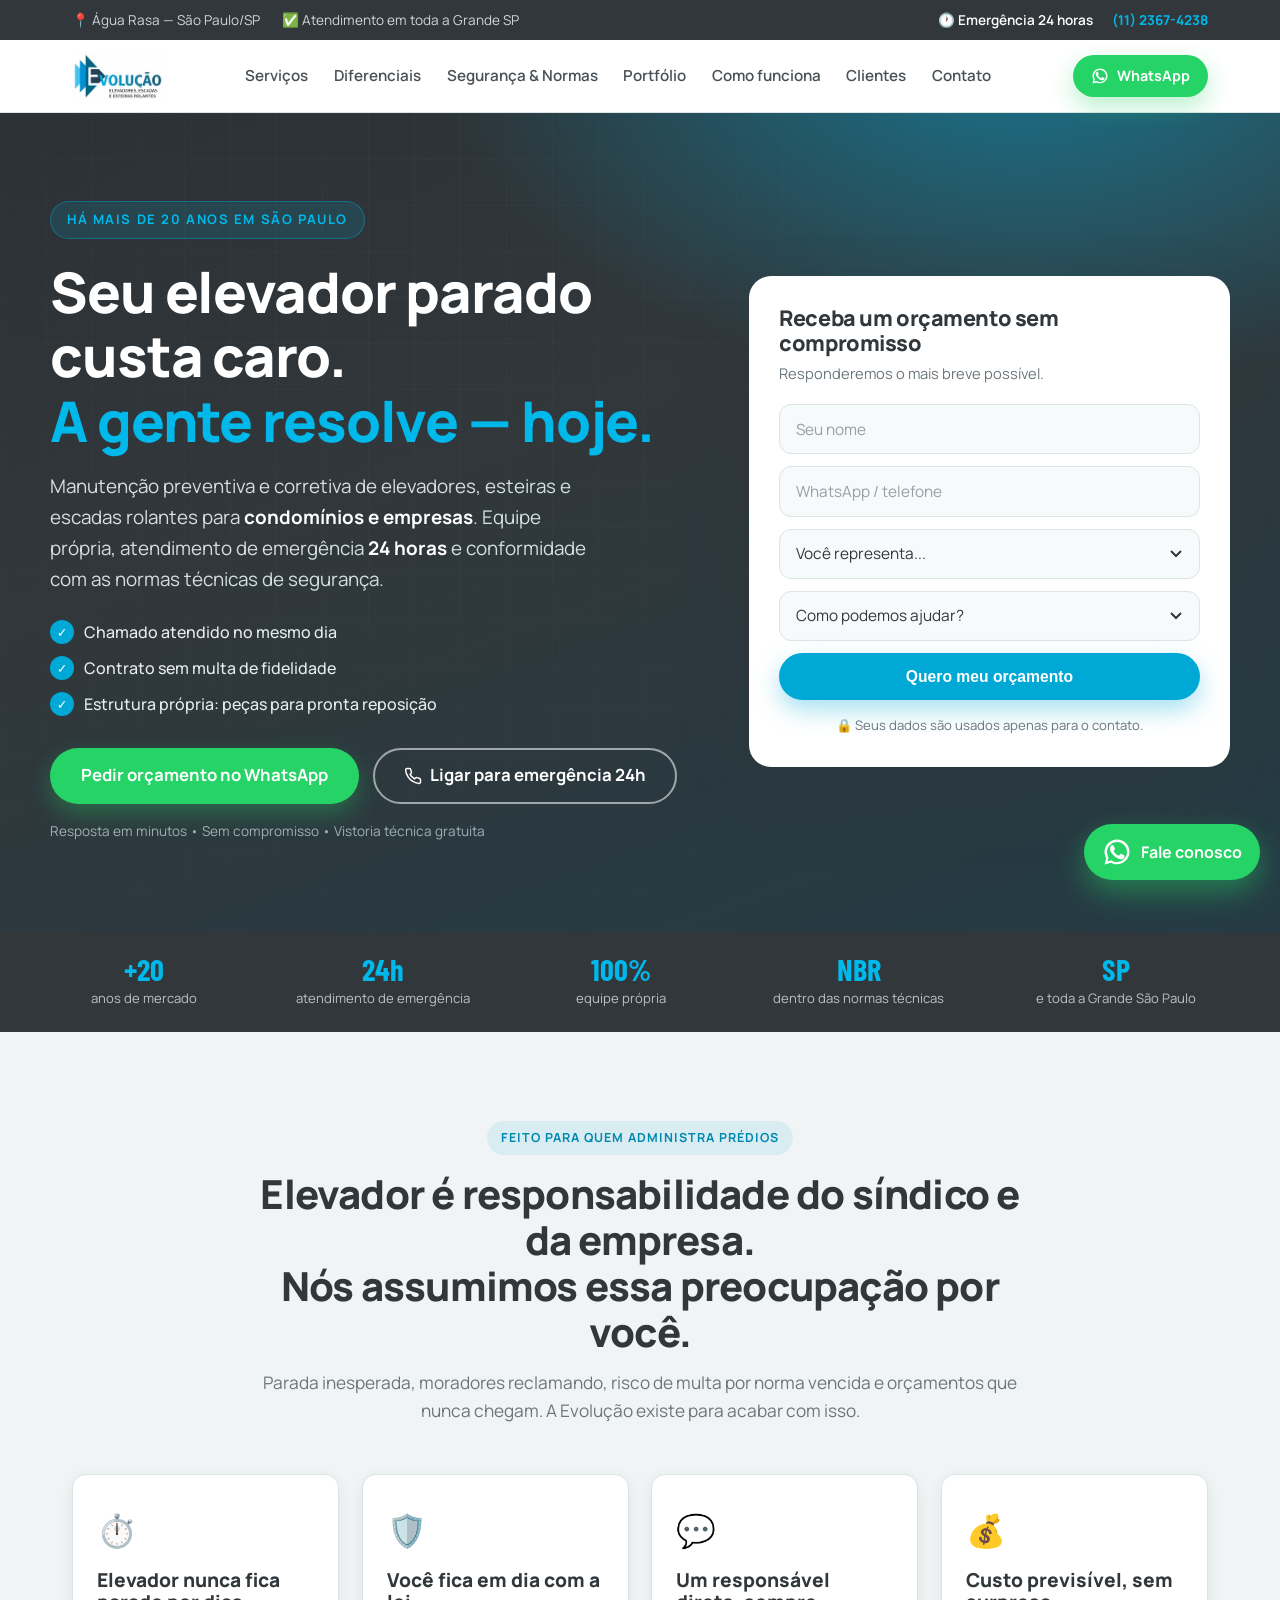
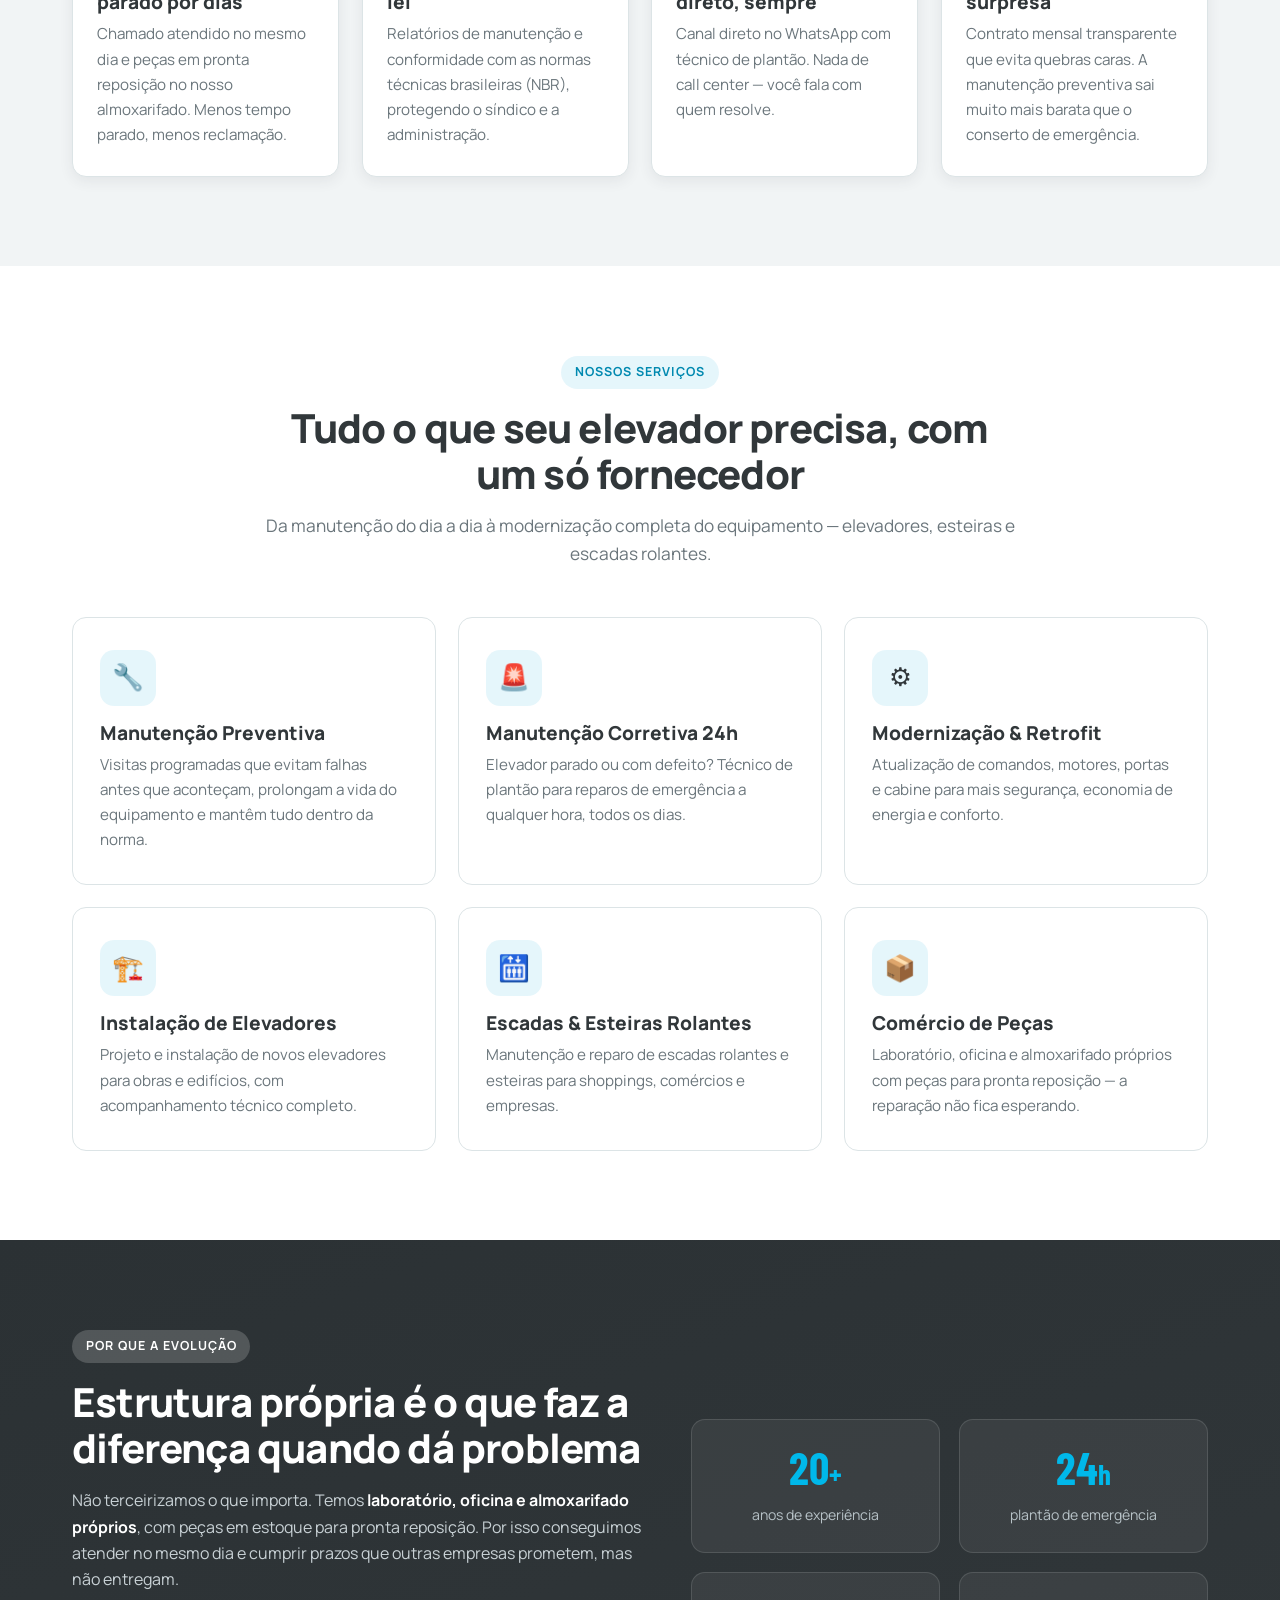
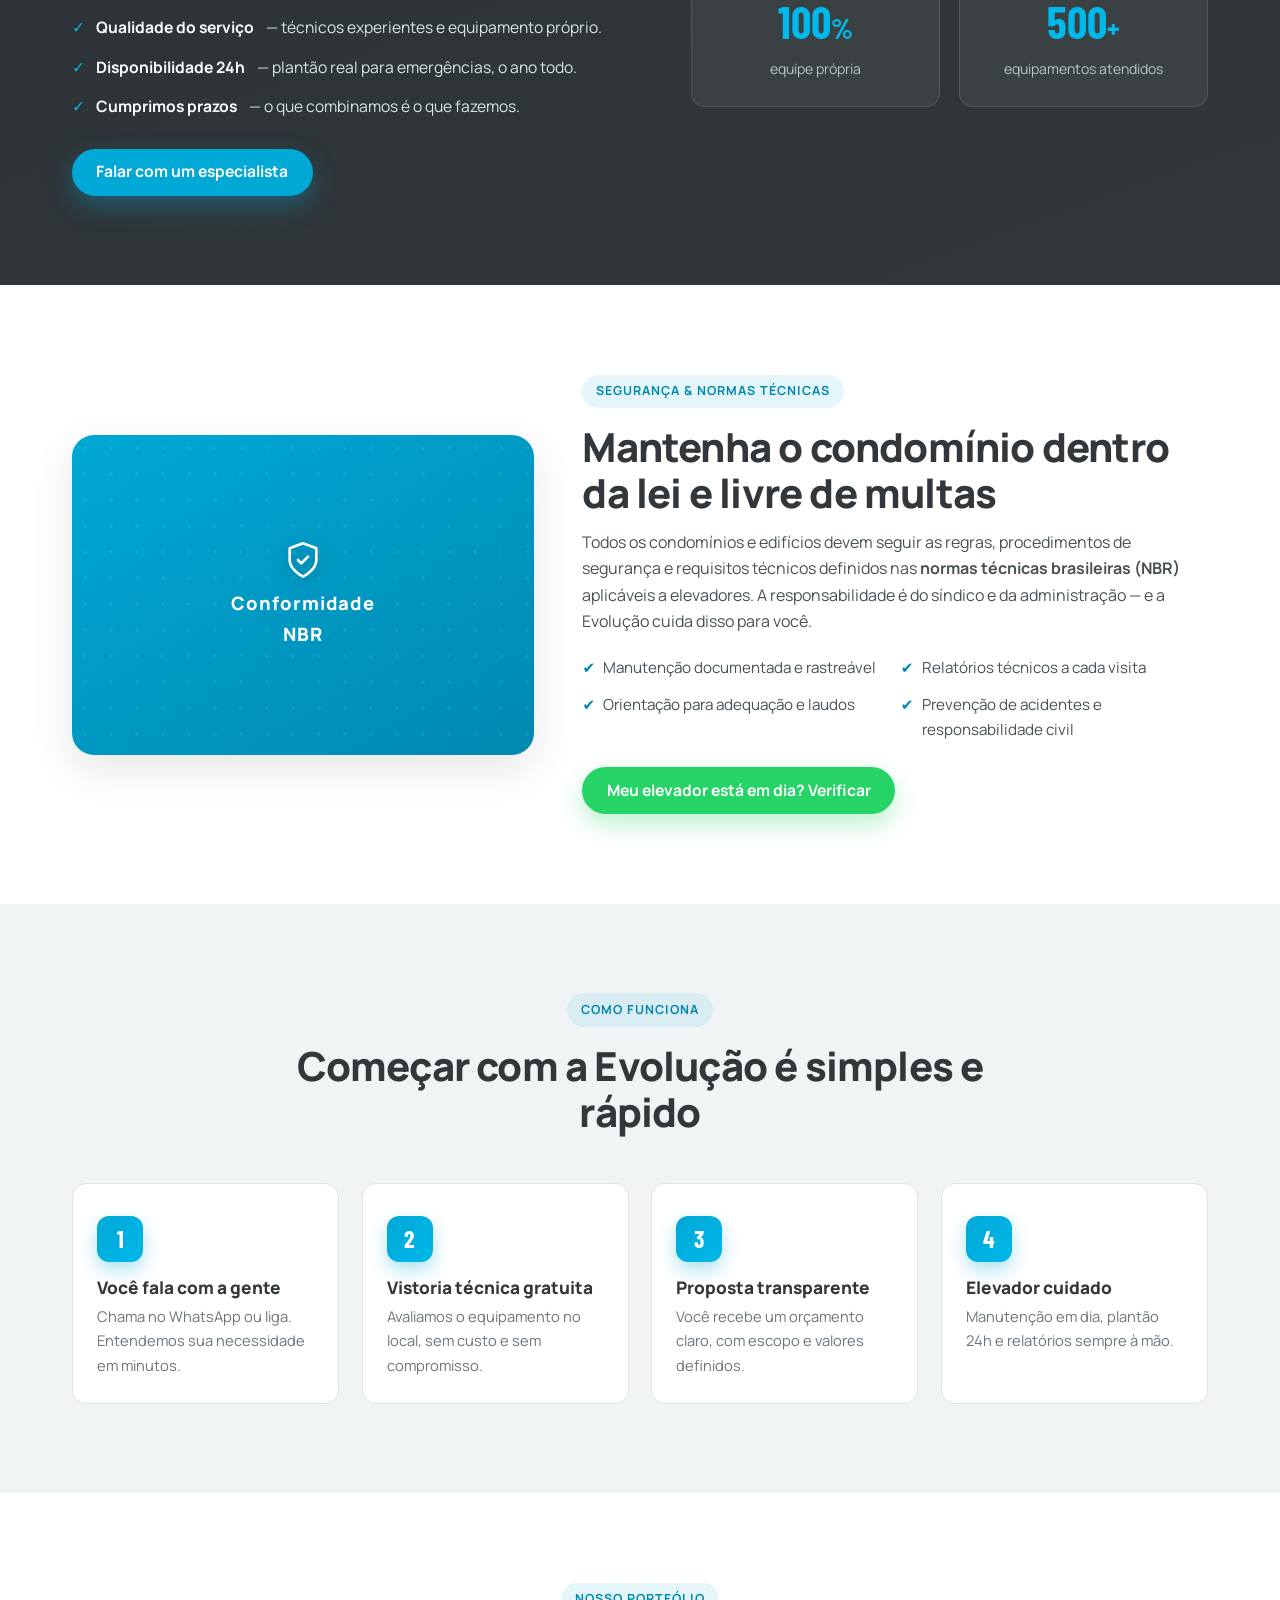
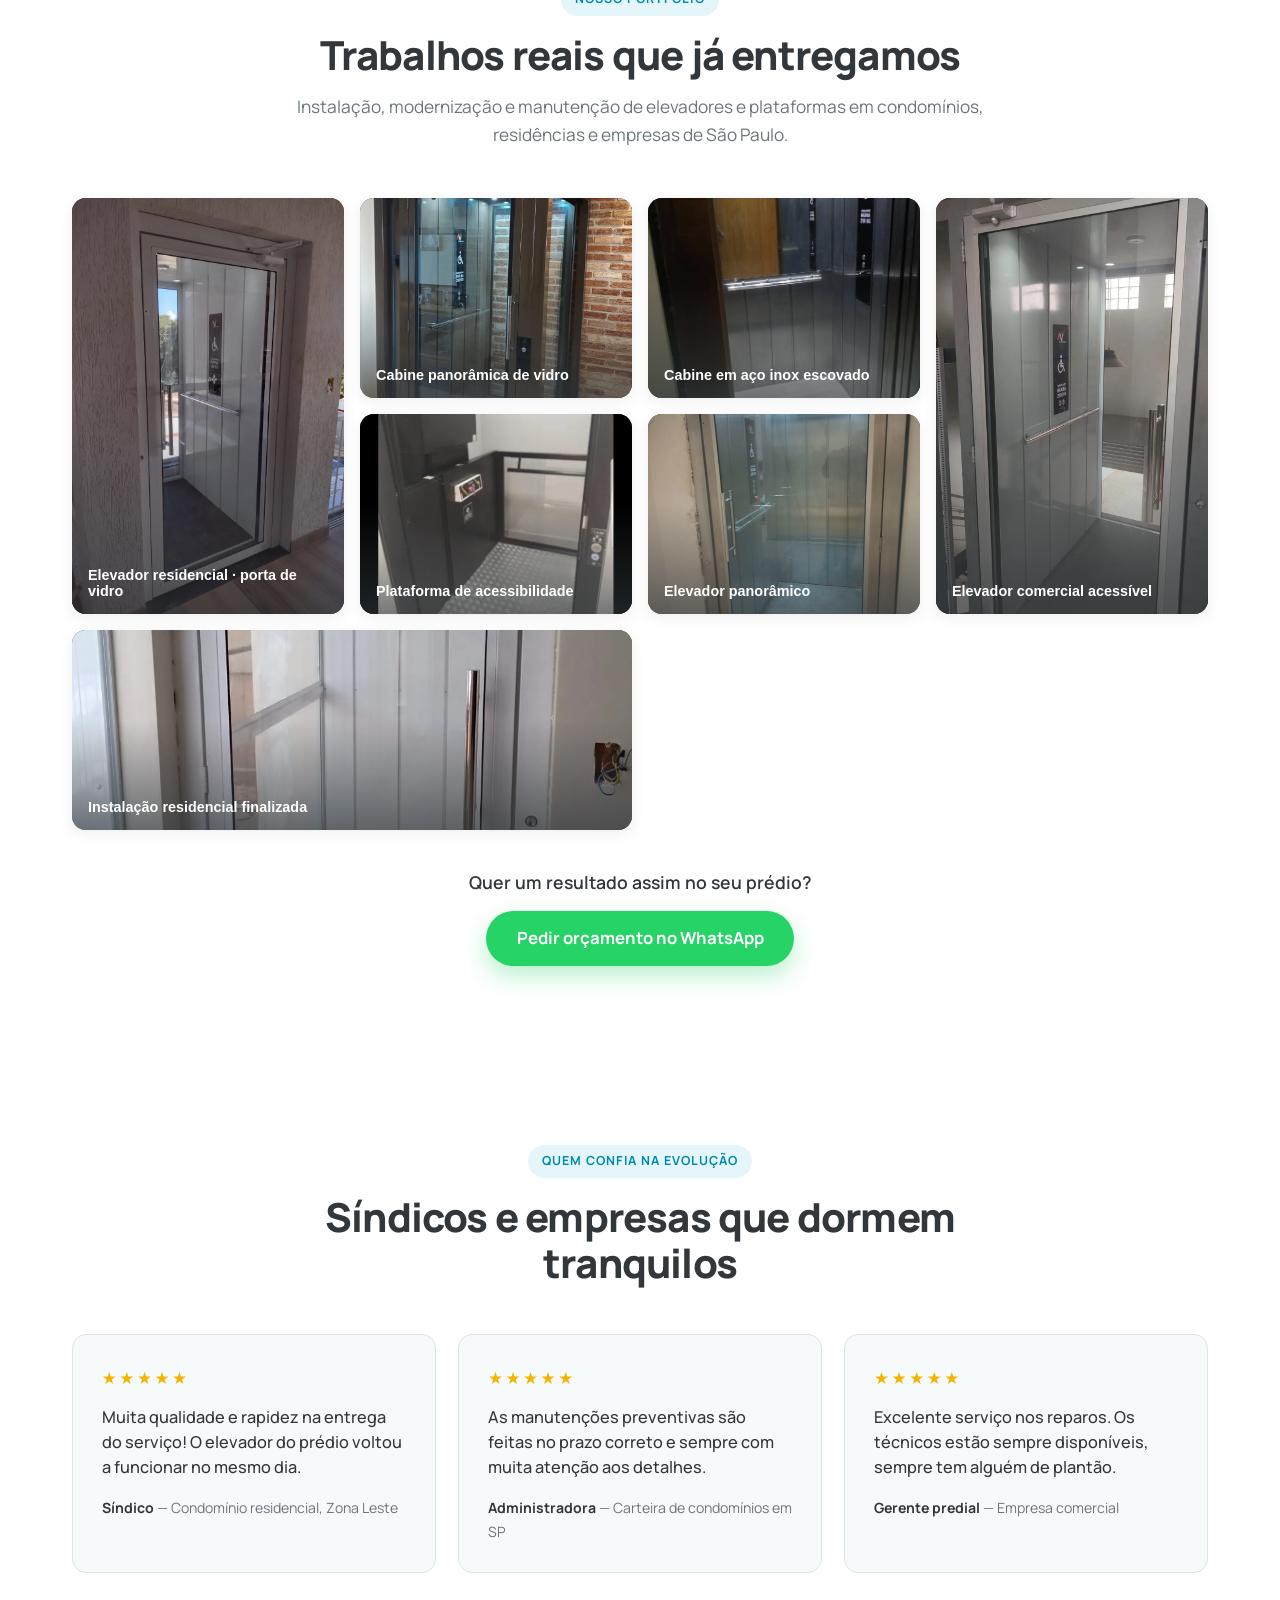
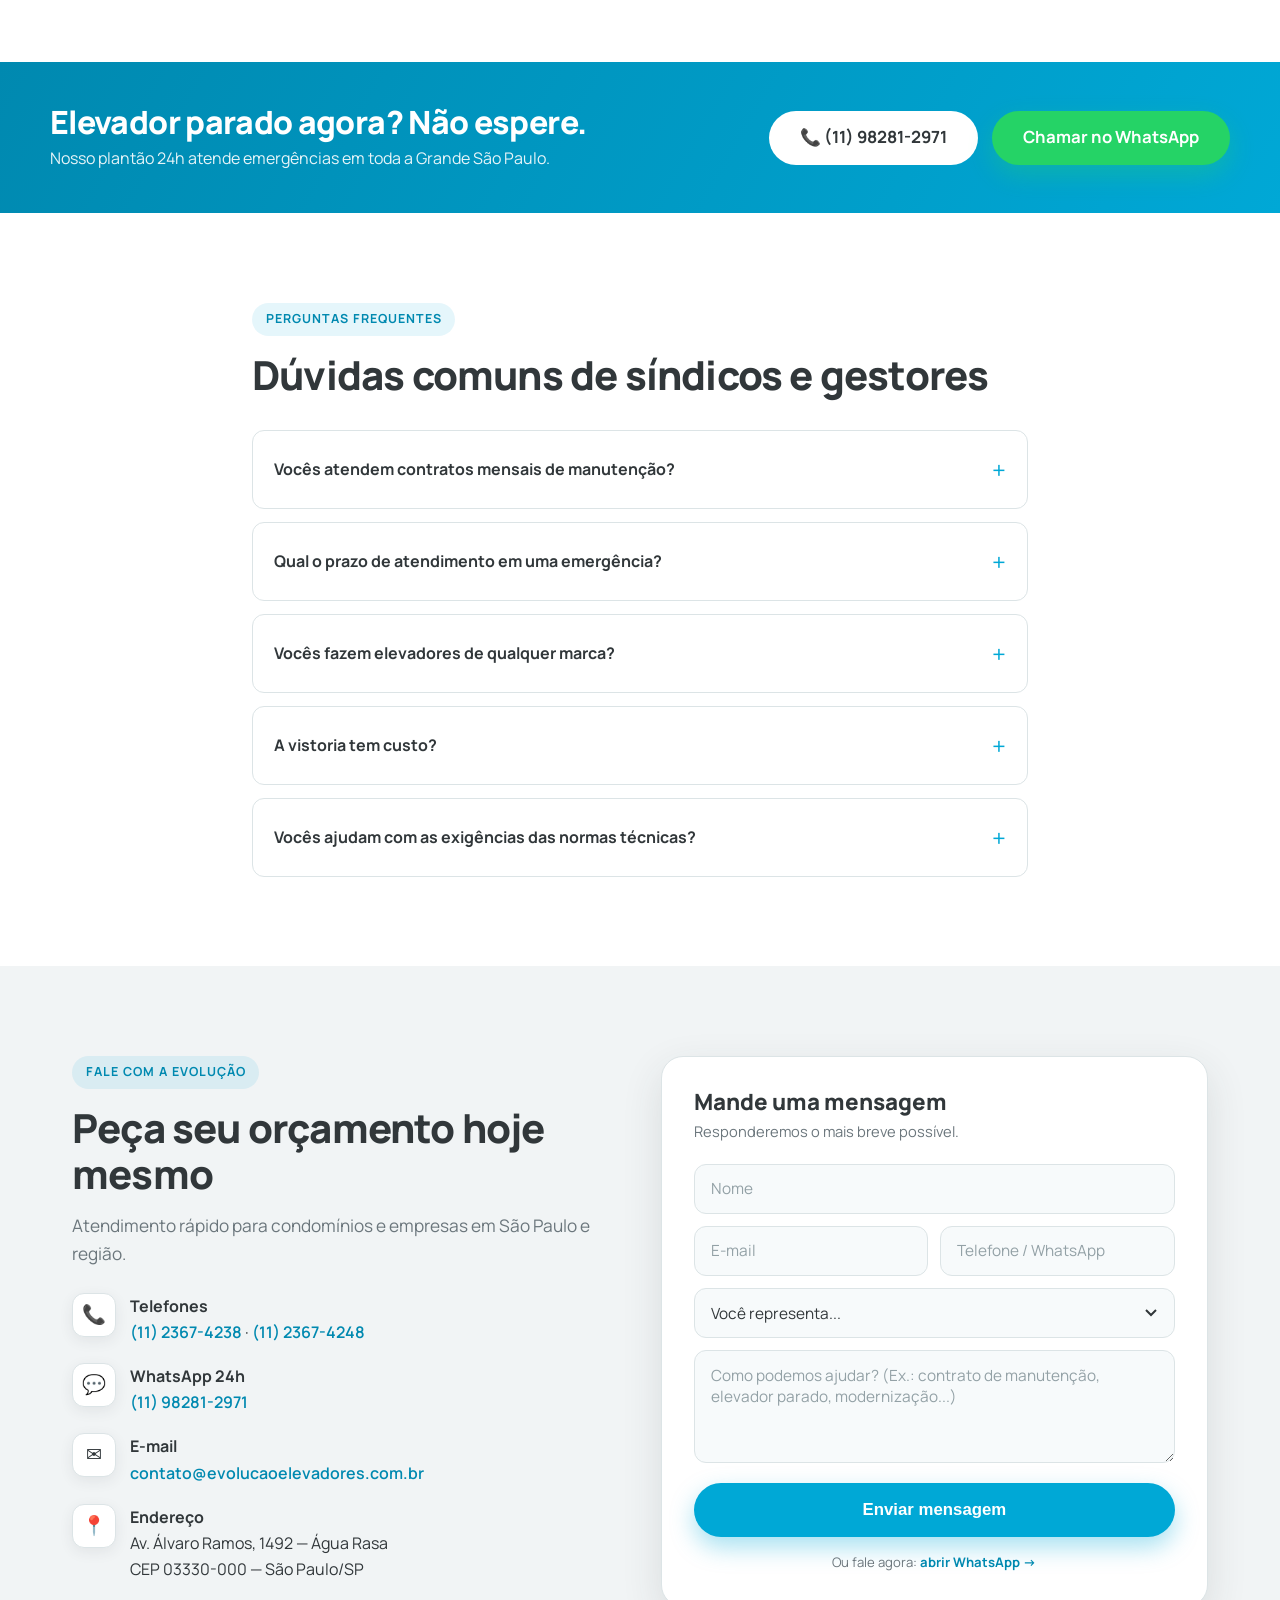
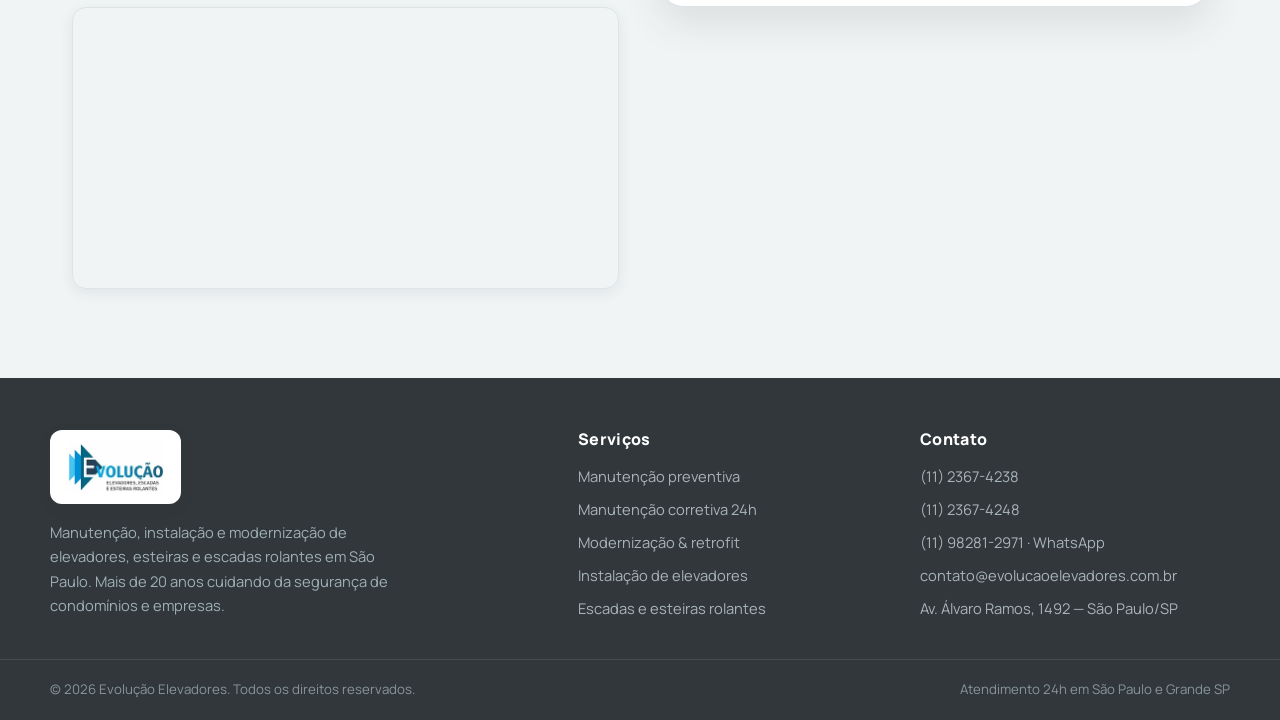
==== index.html @ 8ae8af20 "Landing page de alta conversão da Evolução Elevadores Site redesenhado mantendo a paleta original (c" ====
<!DOCTYPE html>
<html lang="pt-BR">
<head>
<meta charset="UTF-8">
<meta name="viewport" content="width=device-width, initial-scale=1.0">
<title>Evolução Elevadores | Manutenção de Elevadores em São Paulo — 24h para Condomínios e Empresas</title>
<meta name="description" content="Manutenção preventiva e corretiva de elevadores, esteiras e escadas rolantes em São Paulo. Atendimento 24h, equipe própria e conformidade com as normas técnicas (NBR). Mais de 20 anos de mercado. Peça seu orçamento.">
<meta name="keywords" content="manutenção de elevadores, conserto de elevadores São Paulo, empresa de elevadores, elevadores para condomínios, manutenção preventiva elevador, NBR 16083, escadas rolantes, modernização de elevadores">
<meta name="author" content="Evolução Elevadores">
<meta property="og:title" content="Evolução Elevadores | Manutenção de Elevadores 24h em São Paulo">
<meta property="og:description" content="Mais de 20 anos cuidando de elevadores de condomínios e empresas. Atendimento de emergência 24h, equipe própria e conformidade com as normas técnicas.">
<meta property="og:type" content="website">
<meta name="theme-color" content="#00a8d6">
<link rel="icon" href="assets/favicon.ico" sizes="any">
<link rel="icon" type="image/png" sizes="32x32" href="assets/favicon-32.png">
<link rel="icon" type="image/png" sizes="16x16" href="assets/favicon-16.png">
<link rel="apple-touch-icon" href="assets/apple-touch-icon.png">
<meta property="og:image" content="assets/favicon-512.png">
<link rel="preconnect" href="https://fonts.googleapis.com">
<link rel="preconnect" href="https://fonts.gstatic.com" crossorigin>
<link href="https://fonts.googleapis.com/css2?family=Manrope:wght@400;500;600;700;800&family=Barlow+Condensed:wght@600;700&display=swap" rel="stylesheet">
<link rel="stylesheet" href="styles.css">
<script type="application/ld+json">
{
  "@context": "https://schema.org",
  "@type": "LocalBusiness",
  "name": "Evolução Elevadores",
  "description": "Manutenção preventiva e corretiva, instalação e modernização de elevadores, esteiras e escadas rolantes em São Paulo.",
  "telephone": "+551123674238",
  "email": "contato@evolucaoelevadores.com.br",
  "address": {
    "@type": "PostalAddress",
    "streetAddress": "Av. Álvaro Ramos, 1492 - Água Rasa",
    "addressLocality": "São Paulo",
    "addressRegion": "SP",
    "postalCode": "03330-000",
    "addressCountry": "BR"
  },
  "openingHoursSpecification": {
    "@type": "OpeningHoursSpecification",
    "dayOfWeek": ["Monday","Tuesday","Wednesday","Thursday","Friday","Saturday","Sunday"],
    "opens": "00:00",
    "closes": "23:59"
  },
  "areaServed": "São Paulo e Grande São Paulo"
}
</script>
</head>
<body>

<!-- ===== TOP BAR ===== -->
<div class="topbar">
  <div class="container topbar__inner">
    <div class="topbar__left">
      <span class="topbar__item">📍 Água Rasa — São Paulo/SP</span>
      <span class="topbar__item topbar__item--hide">✅ Atendimento em toda a Grande SP</span>
    </div>
    <div class="topbar__right">
      <span class="topbar__badge">🕐 Emergência 24 horas</span>
      <a class="topbar__phone" href="tel:+551123674238">(11) 2367-4238</a>
    </div>
  </div>
</div>

<!-- ===== HEADER ===== -->
<header class="header" id="header">
  <div class="container header__inner">
    <a href="#" class="brand" aria-label="Evolução Elevadores — início">
      <img src="assets/logo.webp" alt="Evolução Elevadores — Elevadores, Escadas e Esteiras Rolantes" class="brand__logo" width="180" height="60">
    </a>

    <nav class="nav" id="nav">
      <a href="#servicos">Serviços</a>
      <a href="#diferenciais">Diferenciais</a>
      <a href="#seguranca">Segurança & Normas</a>
      <a href="#portfolio">Portfólio</a>
      <a href="#processo">Como funciona</a>
      <a href="#depoimentos">Clientes</a>
      <a href="#contato">Contato</a>
    </nav>

    <div class="header__cta">
      <a class="btn btn--wa btn--sm" href="https://wa.me/5511982812971?text=Ol%C3%A1!%20Gostaria%20de%20um%20or%C3%A7amento%20de%20manuten%C3%A7%C3%A3o%20de%20elevador." target="_blank" rel="noopener">
        <svg viewBox="0 0 24 24" width="18" height="18" fill="currentColor" aria-hidden="true"><path d="M17.5 14.4c-.3-.2-1.7-.8-2-.9-.3-.1-.5-.2-.7.1-.2.3-.8.9-.9 1.1-.2.2-.3.2-.6.1-.3-.2-1.2-.5-2.3-1.4-.9-.8-1.4-1.7-1.6-2-.2-.3 0-.5.1-.6l.5-.5c.1-.2.2-.3.3-.5.1-.2 0-.4 0-.5 0-.1-.7-1.6-.9-2.2-.2-.6-.5-.5-.7-.5h-.6c-.2 0-.5.1-.8.4-.3.3-1 1-1 2.5s1.1 2.9 1.2 3.1c.2.2 2.1 3.2 5 4.4.7.3 1.2.5 1.7.6.7.2 1.3.2 1.8.1.6-.1 1.7-.7 1.9-1.3.2-.6.2-1.2.2-1.3-.1-.2-.3-.2-.6-.4z"/><path d="M12 2C6.5 2 2 6.5 2 12c0 1.8.5 3.4 1.3 4.9L2 22l5.3-1.4c1.4.8 3 1.2 4.7 1.2 5.5 0 10-4.5 10-10S17.5 2 12 2zm0 18c-1.5 0-3-.4-4.2-1.2l-.3-.2-3.1.8.8-3-.2-.3C4.4 14.7 4 13.4 4 12c0-4.4 3.6-8 8-8s8 3.6 8 8-3.6 8-8 8z"/></svg>
        WhatsApp
      </a>
      <button class="nav-toggle" id="navToggle" aria-label="Abrir menu" aria-expanded="false">
        <span></span><span></span><span></span>
      </button>
    </div>
  </div>
</header>

<!-- ===== HERO ===== -->
<section class="hero">
  <div class="hero__overlay"></div>
  <div class="container hero__inner">
    <div class="hero__content">
      <span class="hero__eyebrow">Há mais de 20 anos em São Paulo</span>
      <h1 class="hero__title">Seu elevador parado custa caro.<br><span>A gente resolve — hoje.</span></h1>
      <p class="hero__sub">Manutenção preventiva e corretiva de elevadores, esteiras e escadas rolantes para <strong>condomínios e empresas</strong>. Equipe própria, atendimento de emergência <strong>24 horas</strong> e conformidade com as normas técnicas de segurança.</p>

      <ul class="hero__checks">
        <li>Chamado atendido no mesmo dia</li>
        <li>Contrato sem multa de fidelidade</li>
        <li>Estrutura própria: peças para pronta reposição</li>
      </ul>

      <div class="hero__actions">
        <a class="btn btn--wa btn--lg" href="https://wa.me/5511982812971?text=Ol%C3%A1!%20Preciso%20de%20um%20or%C3%A7amento%20de%20manuten%C3%A7%C3%A3o%20de%20elevador%20para%20meu%20condom%C3%ADnio%2Fempresa." target="_blank" rel="noopener">
          Pedir orçamento no WhatsApp
        </a>
        <a class="btn btn--ghost btn--lg" href="tel:+5511982812971">
          <svg viewBox="0 0 24 24" width="18" height="18" fill="none" stroke="currentColor" stroke-width="2" aria-hidden="true"><path d="M22 16.9v3a2 2 0 0 1-2.2 2 19.8 19.8 0 0 1-8.6-3 19.5 19.5 0 0 1-6-6 19.8 19.8 0 0 1-3-8.6A2 2 0 0 1 4.1 2h3a2 2 0 0 1 2 1.7c.1 1 .4 1.9.7 2.8a2 2 0 0 1-.5 2.1L8.1 9.9a16 16 0 0 0 6 6l1.3-1.3a2 2 0 0 1 2.1-.4c.9.3 1.8.6 2.8.7a2 2 0 0 1 1.7 2z"/></svg>
          Ligar para emergência 24h
        </a>
      </div>

      <p class="hero__micro">Resposta em minutos • Sem compromisso • Vistoria técnica gratuita</p>
    </div>

    <aside class="hero__card" aria-label="Solicitar contato">
      <h2 class="hero__card-title">Receba um orçamento sem compromisso</h2>
      <p class="hero__card-sub">Responderemos o mais breve possível.</p>
      <form class="lead-form" data-lead>
        <div class="field">
          <input type="text" name="nome" placeholder="Seu nome" required>
        </div>
        <div class="field">
          <input type="tel" name="telefone" placeholder="WhatsApp / telefone" required>
        </div>
        <div class="field">
          <select name="tipo" required>
            <option value="" disabled selected>Você representa...</option>
            <option>Condomínio / Síndico</option>
            <option>Administradora</option>
            <option>Empresa / Comércio</option>
            <option>Órgão público</option>
            <option>Outro</option>
          </select>
        </div>
        <div class="field">
          <select name="necessidade">
            <option value="" disabled selected>Como podemos ajudar?</option>
            <option>Contrato de manutenção mensal</option>
            <option>Elevador parado (emergência)</option>
            <option>Modernização / retrofit</option>
            <option>Instalação de novo elevador</option>
            <option>Adequação às normas / laudo</option>
          </select>
        </div>
        <button type="submit" class="btn btn--primary btn--block">Quero meu orçamento</button>
        <p class="lead-form__note">🔒 Seus dados são usados apenas para o contato.</p>
      </form>
    </aside>
  </div>
</section>

<!-- ===== TRUST BAR ===== -->
<section class="trustbar">
  <div class="container trustbar__inner">
    <div class="trust"><strong>+20</strong><span>anos de mercado</span></div>
    <div class="trust"><strong>24h</strong><span>atendimento de emergência</span></div>
    <div class="trust"><strong>100%</strong><span>equipe própria</span></div>
    <div class="trust"><strong>NBR</strong><span>dentro das normas técnicas</span></div>
    <div class="trust"><strong>SP</strong><span>e toda a Grande São Paulo</span></div>
  </div>
</section>

<!-- ===== PAIN / VALUE ===== -->
<section class="section value" id="para-voce">
  <div class="container">
    <div class="section__head">
      <span class="tag">Feito para quem administra prédios</span>
      <h2>Elevador é responsabilidade do síndico e da empresa. <br>Nós assumimos essa preocupação por você.</h2>
      <p class="section__lead">Parada inesperada, moradores reclamando, risco de multa por norma vencida e orçamentos que nunca chegam. A Evolução existe para acabar com isso.</p>
    </div>
    <div class="value__grid">
      <article class="value-card">
        <div class="value-card__icon">⏱️</div>
        <h3>Elevador nunca fica parado por dias</h3>
        <p>Chamado atendido no mesmo dia e peças em pronta reposição no nosso almoxarifado. Menos tempo parado, menos reclamação.</p>
      </article>
      <article class="value-card">
        <div class="value-card__icon">🛡️</div>
        <h3>Você fica em dia com a lei</h3>
        <p>Relatórios de manutenção e conformidade com as normas técnicas brasileiras (NBR), protegendo o síndico e a administração.</p>
      </article>
      <article class="value-card">
        <div class="value-card__icon">💬</div>
        <h3>Um responsável direto, sempre</h3>
        <p>Canal direto no WhatsApp com técnico de plantão. Nada de call center — você fala com quem resolve.</p>
      </article>
      <article class="value-card">
        <div class="value-card__icon">💰</div>
        <h3>Custo previsível, sem surpresa</h3>
        <p>Contrato mensal transparente que evita quebras caras. A manutenção preventiva sai muito mais barata que o conserto de emergência.</p>
      </article>
    </div>
  </div>
</section>

<!-- ===== SERVICES ===== -->
<section class="section services" id="servicos">
  <div class="container">
    <div class="section__head">
      <span class="tag">Nossos serviços</span>
      <h2>Tudo o que seu elevador precisa, com um só fornecedor</h2>
      <p class="section__lead">Da manutenção do dia a dia à modernização completa do equipamento — elevadores, esteiras e escadas rolantes.</p>
    </div>

    <div class="services__grid">
      <article class="service">
        <div class="service__ico">🔧</div>
        <h3>Manutenção Preventiva</h3>
        <p>Visitas programadas que evitam falhas antes que aconteçam, prolongam a vida do equipamento e mantêm tudo dentro da norma.</p>
      </article>
      <article class="service">
        <div class="service__ico">🚨</div>
        <h3>Manutenção Corretiva 24h</h3>
        <p>Elevador parado ou com defeito? Técnico de plantão para reparos de emergência a qualquer hora, todos os dias.</p>
      </article>
      <article class="service">
        <div class="service__ico">⚙️</div>
        <h3>Modernização & Retrofit</h3>
        <p>Atualização de comandos, motores, portas e cabine para mais segurança, economia de energia e conforto.</p>
      </article>
      <article class="service">
        <div class="service__ico">🏗️</div>
        <h3>Instalação de Elevadores</h3>
        <p>Projeto e instalação de novos elevadores para obras e edifícios, com acompanhamento técnico completo.</p>
      </article>
      <article class="service">
        <div class="service__ico">🛗</div>
        <h3>Escadas & Esteiras Rolantes</h3>
        <p>Manutenção e reparo de escadas rolantes e esteiras para shoppings, comércios e empresas.</p>
      </article>
      <article class="service">
        <div class="service__ico">📦</div>
        <h3>Comércio de Peças</h3>
        <p>Laboratório, oficina e almoxarifado próprios com peças para pronta reposição — a reparação não fica esperando.</p>
      </article>
    </div>
  </div>
</section>

<!-- ===== DIFERENCIAIS ===== -->
<section class="section diff" id="diferenciais">
  <div class="container diff__inner">
    <div class="diff__text">
      <span class="tag tag--light">Por que a Evolução</span>
      <h2>Estrutura própria é o que faz a diferença quando dá problema</h2>
      <p>Não terceirizamos o que importa. Temos <strong>laboratório, oficina e almoxarifado próprios</strong>, com peças em estoque para pronta reposição. Por isso conseguimos atender no mesmo dia e cumprir prazos que outras empresas prometem, mas não entregam.</p>
      <ul class="diff__list">
        <li><strong>Qualidade do serviço</strong> — técnicos experientes e equipamento próprio.</li>
        <li><strong>Disponibilidade 24h</strong> — plantão real para emergências, o ano todo.</li>
        <li><strong>Cumprimos prazos</strong> — o que combinamos é o que fazemos.</li>
      </ul>
      <a class="btn btn--primary" href="#contato">Falar com um especialista</a>
    </div>
    <div class="diff__stats">
      <div class="stat"><span class="stat__num" data-count="20">0</span><span class="stat__suf">+</span><p>anos de experiência</p></div>
      <div class="stat"><span class="stat__num" data-count="24">0</span><span class="stat__suf">h</span><p>plantão de emergência</p></div>
      <div class="stat"><span class="stat__num" data-count="100">0</span><span class="stat__suf">%</span><p>equipe própria</p></div>
      <div class="stat"><span class="stat__num" data-count="500">0</span><span class="stat__suf">+</span><p>equipamentos atendidos</p></div>
    </div>
  </div>
</section>

<!-- ===== SEGURANÇA / NORMAS ===== -->
<section class="section safety" id="seguranca">
  <div class="container safety__inner">
    <div class="safety__media" aria-hidden="true">
      <div class="safety__badge">
        <svg viewBox="0 0 24 24" width="40" height="40" fill="none" stroke="currentColor" stroke-width="1.6" stroke-linecap="round" stroke-linejoin="round"><path d="M12 22s8-4 8-10V5l-8-3-8 3v7c0 6 8 10 8 10z"/><path d="M9 12l2 2 4-4"/></svg>
        <span>Conformidade<br>NBR</span>
      </div>
    </div>
    <div class="safety__text">
      <span class="tag">Segurança & Normas Técnicas</span>
      <h2>Mantenha o condomínio dentro da lei e livre de multas</h2>
      <p>Todos os condomínios e edifícios devem seguir as regras, procedimentos de segurança e requisitos técnicos definidos nas <strong>normas técnicas brasileiras (NBR)</strong> aplicáveis a elevadores. A responsabilidade é do síndico e da administração — e a Evolução cuida disso para você.</p>
      <div class="safety__points">
        <div class="safety-point"><span>✔</span> Manutenção documentada e rastreável</div>
        <div class="safety-point"><span>✔</span> Relatórios técnicos a cada visita</div>
        <div class="safety-point"><span>✔</span> Orientação para adequação e laudos</div>
        <div class="safety-point"><span>✔</span> Prevenção de acidentes e responsabilidade civil</div>
      </div>
      <a class="btn btn--wa" href="https://wa.me/5511982812971?text=Ol%C3%A1!%20Quero%20saber%20se%20meu%20elevador%20est%C3%A1%20dentro%20das%20normas." target="_blank" rel="noopener">Meu elevador está em dia? Verificar</a>
    </div>
  </div>
</section>

<!-- ===== PROCESSO ===== -->
<section class="section process" id="processo">
  <div class="container">
    <div class="section__head">
      <span class="tag">Como funciona</span>
      <h2>Começar com a Evolução é simples e rápido</h2>
    </div>
    <div class="process__grid">
      <div class="step">
        <span class="step__n">1</span>
        <h3>Você fala com a gente</h3>
        <p>Chama no WhatsApp ou liga. Entendemos sua necessidade em minutos.</p>
      </div>
      <div class="step">
        <span class="step__n">2</span>
        <h3>Vistoria técnica gratuita</h3>
        <p>Avaliamos o equipamento no local, sem custo e sem compromisso.</p>
      </div>
      <div class="step">
        <span class="step__n">3</span>
        <h3>Proposta transparente</h3>
        <p>Você recebe um orçamento claro, com escopo e valores definidos.</p>
      </div>
      <div class="step">
        <span class="step__n">4</span>
        <h3>Elevador cuidado</h3>
        <p>Manutenção em dia, plantão 24h e relatórios sempre à mão.</p>
      </div>
    </div>
  </div>
</section>

<!-- ===== PORTFÓLIO ===== -->
<section class="section portfolio" id="portfolio">
  <div class="container">
    <div class="section__head">
      <span class="tag">Nosso portfólio</span>
      <h2>Trabalhos reais que já entregamos</h2>
      <p class="section__lead">Instalação, modernização e manutenção de elevadores e plataformas em condomínios, residências e empresas de São Paulo.</p>
    </div>

    <div class="gallery">
      <button class="gallery__item gallery__item--tall" data-full="assets/1.webp" aria-label="Ampliar imagem">
        <img src="assets/1.webp" alt="Elevador residencial com porta de vidro instalado em varanda" loading="lazy" width="600" height="800">
        <span class="gallery__cap">Elevador residencial · porta de vidro</span>
      </button>
      <button class="gallery__item" data-full="assets/3.webp" aria-label="Ampliar imagem">
        <img src="assets/3.webp" alt="Elevador com cabine de vidro e acabamento amadeirado" loading="lazy" width="600" height="700">
        <span class="gallery__cap">Cabine panorâmica de vidro</span>
      </button>
      <button class="gallery__item" data-full="assets/5.webp" aria-label="Ampliar imagem">
        <img src="assets/5.webp" alt="Interior de cabine de elevador em aço inox escovado" loading="lazy" width="600" height="700">
        <span class="gallery__cap">Cabine em aço inox escovado</span>
      </button>
      <button class="gallery__item gallery__item--tall" data-full="assets/4.webp" aria-label="Ampliar imagem">
        <img src="assets/4.webp" alt="Elevador com portas de vidro e cabine cinza em ambiente comercial" loading="lazy" width="600" height="800">
        <span class="gallery__cap">Elevador comercial acessível</span>
      </button>
      <button class="gallery__item" data-full="assets/2.webp" aria-label="Ampliar imagem">
        <img src="assets/2.webp" alt="Plataforma elevatória de acessibilidade com estrutura preta" loading="lazy" width="600" height="700">
        <span class="gallery__cap">Plataforma de acessibilidade</span>
      </button>
      <button class="gallery__item" data-full="assets/6.webp" aria-label="Ampliar imagem">
        <img src="assets/6.webp" alt="Elevador panorâmico com porta de vidro e cabine em inox" loading="lazy" width="600" height="700">
        <span class="gallery__cap">Elevador panorâmico</span>
      </button>
      <button class="gallery__item gallery__item--wide" data-full="assets/7.webp" aria-label="Ampliar imagem">
        <img src="assets/7.webp" alt="Elevador residencial branco com porta de vidro finalizado" loading="lazy" width="600" height="800">
        <span class="gallery__cap">Instalação residencial finalizada</span>
      </button>
    </div>

    <div class="portfolio__cta">
      <p>Quer um resultado assim no seu prédio?</p>
      <a class="btn btn--wa btn--lg" href="https://wa.me/5511982812971?text=Ol%C3%A1!%20Vi%20o%20portf%C3%B3lio%20de%20voc%C3%AAs%20e%20quero%20um%20or%C3%A7amento." target="_blank" rel="noopener">Pedir orçamento no WhatsApp</a>
    </div>
  </div>
</section>

<!-- ===== DEPOIMENTOS ===== -->
<section class="section testi" id="depoimentos">
  <div class="container">
    <div class="section__head">
      <span class="tag">Quem confia na Evolução</span>
      <h2>Síndicos e empresas que dormem tranquilos</h2>
    </div>
    <div class="testi__grid">
      <figure class="quote">
        <div class="quote__stars">★★★★★</div>
        <blockquote>Muita qualidade e rapidez na entrega do serviço! O elevador do prédio voltou a funcionar no mesmo dia.</blockquote>
        <figcaption><strong>Síndico</strong> — Condomínio residencial, Zona Leste</figcaption>
      </figure>
      <figure class="quote">
        <div class="quote__stars">★★★★★</div>
        <blockquote>As manutenções preventivas são feitas no prazo correto e sempre com muita atenção aos detalhes.</blockquote>
        <figcaption><strong>Administradora</strong> — Carteira de condomínios em SP</figcaption>
      </figure>
      <figure class="quote">
        <div class="quote__stars">★★★★★</div>
        <blockquote>Excelente serviço nos reparos. Os técnicos estão sempre disponíveis, sempre tem alguém de plantão.</blockquote>
        <figcaption><strong>Gerente predial</strong> — Empresa comercial</figcaption>
      </figure>
    </div>
  </div>
</section>

<!-- ===== CTA FAIXA ===== -->
<section class="cta-band">
  <div class="container cta-band__inner">
    <div>
      <h2>Elevador parado agora? Não espere.</h2>
      <p>Nosso plantão 24h atende emergências em toda a Grande São Paulo.</p>
    </div>
    <div class="cta-band__actions">
      <a class="btn btn--light btn--lg" href="tel:+5511982812971">📞 (11) 98281-2971</a>
      <a class="btn btn--wa btn--lg" href="https://wa.me/5511982812971?text=Emerg%C3%AAncia%3A%20meu%20elevador%20est%C3%A1%20parado." target="_blank" rel="noopener">Chamar no WhatsApp</a>
    </div>
  </div>
</section>

<!-- ===== FAQ ===== -->
<section class="section faq">
  <div class="container faq__inner">
    <div class="section__head section__head--left">
      <span class="tag">Perguntas frequentes</span>
      <h2>Dúvidas comuns de síndicos e gestores</h2>
    </div>
    <div class="faq__list">
      <details class="faq-item">
        <summary>Vocês atendem contratos mensais de manutenção?</summary>
        <p>Sim. Trabalhamos com contratos de manutenção preventiva mensal para condomínios e empresas, com visitas programadas, relatórios e plantão 24h incluído.</p>
      </details>
      <details class="faq-item">
        <summary>Qual o prazo de atendimento em uma emergência?</summary>
        <p>Emergências têm prioridade e são atendidas no mesmo dia. Como temos peças em pronta reposição no almoxarifado, a maioria dos reparos é resolvida rapidamente.</p>
      </details>
      <details class="faq-item">
        <summary>Vocês fazem elevadores de qualquer marca?</summary>
        <p>Atendemos elevadores, escadas rolantes e esteiras de diversas marcas e modelos. Fale com nossa equipe informando o equipamento para avaliarmos.</p>
      </details>
      <details class="faq-item">
        <summary>A vistoria tem custo?</summary>
        <p>Não. A vistoria técnica inicial é gratuita e sem compromisso — só depois dela apresentamos uma proposta.</p>
      </details>
      <details class="faq-item">
        <summary>Vocês ajudam com as exigências das normas técnicas?</summary>
        <p>Sim. Mantemos a manutenção documentada e orientamos sobre adequações e laudos necessários para manter o condomínio em conformidade com as normas (NBR).</p>
      </details>
    </div>
  </div>
</section>

<!-- ===== CONTATO ===== -->
<section class="section contact" id="contato">
  <div class="container contact__inner">
    <div class="contact__info">
      <span class="tag">Fale com a Evolução</span>
      <h2>Peça seu orçamento hoje mesmo</h2>
      <p class="section__lead">Atendimento rápido para condomínios e empresas em São Paulo e região.</p>

      <ul class="contact__list">
        <li>
          <span class="contact__ico">📞</span>
          <div><strong>Telefones</strong><br>
            <a href="tel:+551123674238">(11) 2367-4238</a> · <a href="tel:+551123674248">(11) 2367-4248</a>
          </div>
        </li>
        <li>
          <span class="contact__ico">💬</span>
          <div><strong>WhatsApp 24h</strong><br>
            <a href="https://wa.me/5511982812971" target="_blank" rel="noopener">(11) 98281-2971</a>
          </div>
        </li>
        <li>
          <span class="contact__ico">✉️</span>
          <div><strong>E-mail</strong><br>
            <a href="mailto:contato@evolucaoelevadores.com.br">contato@evolucaoelevadores.com.br</a>
          </div>
        </li>
        <li>
          <span class="contact__ico">📍</span>
          <div><strong>Endereço</strong><br>
            Av. Álvaro Ramos, 1492 — Água Rasa<br>CEP 03330-000 — São Paulo/SP
          </div>
        </li>
      </ul>

      <div class="contact__map">
        <iframe title="Mapa da Evolução Elevadores" src="https://maps.google.com/maps?width=600&height=320&hl=pt-BR&q=Av%20Álvaro%20Ramos%201492%20São%20Paulo&t=&z=15&ie=UTF8&iwloc=B&output=embed" loading="lazy" referrerpolicy="no-referrer-when-downgrade"></iframe>
      </div>
    </div>

    <div class="contact__form-wrap">
      <div class="contact__card">
        <h3>Mande uma mensagem</h3>
        <p class="contact__card-sub">Responderemos o mais breve possível.</p>
        <form class="lead-form lead-form--full" data-lead>
          <div class="field"><input type="text" name="nome" placeholder="Nome" required></div>
          <div class="row">
            <div class="field"><input type="email" name="email" placeholder="E-mail" required></div>
            <div class="field"><input type="tel" name="telefone" placeholder="Telefone / WhatsApp" required></div>
          </div>
          <div class="field">
            <select name="tipo" required>
              <option value="" disabled selected>Você representa...</option>
              <option>Condomínio / Síndico</option>
              <option>Administradora</option>
              <option>Empresa / Comércio</option>
              <option>Órgão público</option>
              <option>Outro</option>
            </select>
          </div>
          <div class="field"><textarea name="mensagem" rows="4" placeholder="Como podemos ajudar? (Ex.: contrato de manutenção, elevador parado, modernização...)"></textarea></div>
          <button type="submit" class="btn btn--primary btn--block btn--lg">Enviar mensagem</button>
          <p class="lead-form__note">Ou fale agora: <a href="https://wa.me/5511982812971" target="_blank" rel="noopener">abrir WhatsApp →</a></p>
        </form>
      </div>
    </div>
  </div>
</section>

<!-- ===== FOOTER ===== -->
<footer class="footer">
  <div class="container footer__inner">
    <div class="footer__col footer__col--brand">
      <a href="#" class="brand brand--footer">
        <img src="assets/logo.webp" alt="Evolução Elevadores" class="brand__logo" width="190" height="63">
      </a>
      <p>Manutenção, instalação e modernização de elevadores, esteiras e escadas rolantes em São Paulo. Mais de 20 anos cuidando da segurança de condomínios e empresas.</p>
    </div>
    <div class="footer__col">
      <h4>Serviços</h4>
      <ul>
        <li><a href="#servicos">Manutenção preventiva</a></li>
        <li><a href="#servicos">Manutenção corretiva 24h</a></li>
        <li><a href="#servicos">Modernização & retrofit</a></li>
        <li><a href="#servicos">Instalação de elevadores</a></li>
        <li><a href="#servicos">Escadas e esteiras rolantes</a></li>
      </ul>
    </div>
    <div class="footer__col">
      <h4>Contato</h4>
      <ul>
        <li><a href="tel:+551123674238">(11) 2367-4238</a></li>
        <li><a href="tel:+551123674248">(11) 2367-4248</a></li>
        <li><a href="https://wa.me/5511982812971" target="_blank" rel="noopener">(11) 98281-2971 · WhatsApp</a></li>
        <li><a href="mailto:contato@evolucaoelevadores.com.br">contato@evolucaoelevadores.com.br</a></li>
        <li>Av. Álvaro Ramos, 1492 — São Paulo/SP</li>
      </ul>
    </div>
  </div>
  <div class="footer__bottom">
    <div class="container footer__bottom-inner">
      <span>© <span id="year"></span> Evolução Elevadores. Todos os direitos reservados.</span>
      <span>Atendimento 24h em São Paulo e Grande SP</span>
    </div>
  </div>
</footer>

<!-- ===== LIGHTBOX ===== -->
<div class="lightbox" id="lightbox" aria-hidden="true">
  <button class="lightbox__close" id="lightboxClose" aria-label="Fechar">&times;</button>
  <img class="lightbox__img" id="lightboxImg" src="" alt="">
</div>

<!-- ===== FLOATING WHATSAPP ===== -->
<a class="wa-float" href="https://wa.me/5511982812971?text=Ol%C3%A1!%20Gostaria%20de%20um%20or%C3%A7amento." target="_blank" rel="noopener" aria-label="Fale conosco no WhatsApp">
  <svg viewBox="0 0 24 24" width="30" height="30" fill="currentColor" aria-hidden="true"><path d="M17.5 14.4c-.3-.2-1.7-.8-2-.9-.3-.1-.5-.2-.7.1-.2.3-.8.9-.9 1.1-.2.2-.3.2-.6.1-.3-.2-1.2-.5-2.3-1.4-.9-.8-1.4-1.7-1.6-2-.2-.3 0-.5.1-.6l.5-.5c.1-.2.2-.3.3-.5.1-.2 0-.4 0-.5 0-.1-.7-1.6-.9-2.2-.2-.6-.5-.5-.7-.5h-.6c-.2 0-.5.1-.8.4-.3.3-1 1-1 2.5s1.1 2.9 1.2 3.1c.2.2 2.1 3.2 5 4.4.7.3 1.2.5 1.7.6.7.2 1.3.2 1.8.1.6-.1 1.7-.7 1.9-1.3.2-.6.2-1.2.2-1.3-.1-.2-.3-.2-.6-.4z"/><path d="M12 2C6.5 2 2 6.5 2 12c0 1.8.5 3.4 1.3 4.9L2 22l5.3-1.4c1.4.8 3 1.2 4.7 1.2 5.5 0 10-4.5 10-10S17.5 2 12 2zm0 18c-1.5 0-3-.4-4.2-1.2l-.3-.2-3.1.8.8-3-.2-.3C4.4 14.7 4 13.4 4 12c0-4.4 3.6-8 8-8s8 3.6 8 8-3.6 8-8 8z"/></svg>
  <span class="wa-float__label">Fale conosco</span>
</a>

<script src="script.js"></script>
</body>
</html>
---- styles.css ----
/* ===================================================================
   Evolução Elevadores — Landing Page
   Paleta original mantida:
   cyan  #00a8d6 / #00b8ea   | charcoal #31373a / #485156
   light #f1f4f5 / #dce4e6   | red #d15858 | green #84c333
   =================================================================== */

:root{
  --cyan:#00a8d6;
  --cyan-bright:#00b8ea;
  --cyan-dark:#0089b0;
  --ink:#31373a;
  --ink-2:#485156;
  --muted:#6b767c;
  --line:#dce4e6;
  --bg:#f1f4f5;
  --bg-soft:#f7fafb;
  --white:#ffffff;
  --green:#25d366;
  --green-dark:#1da851;
  --accent:#d15858;
  --radius:14px;
  --radius-lg:22px;
  --shadow-sm:0 4px 14px rgba(49,55,58,.08);
  --shadow:0 14px 40px rgba(49,55,58,.12);
  --shadow-lg:0 30px 70px rgba(49,55,58,.22);
  --maxw:1180px;
}

*{box-sizing:border-box;margin:0;padding:0}
html{scroll-behavior:smooth}
body{
  font-family:'Manrope',system-ui,-apple-system,Segoe UI,Roboto,sans-serif;
  color:var(--ink);
  background:var(--white);
  line-height:1.65;
  -webkit-font-smoothing:antialiased;
  overflow-x:hidden;
}
img{max-width:100%;display:block}
a{color:inherit;text-decoration:none}

.container{width:100%;max-width:var(--maxw);margin:0 auto;padding:0 22px}

h1,h2,h3,h4{line-height:1.15;color:var(--ink);font-weight:800}
h2{font-size:clamp(1.6rem,3.2vw,2.5rem);letter-spacing:-.02em}
h3{font-size:1.2rem}
p{color:var(--ink-2)}

/* ---------- Buttons ---------- */
.btn{
  display:inline-flex;align-items:center;justify-content:center;gap:.5rem;
  font-weight:700;font-size:.98rem;
  padding:.85rem 1.4rem;border-radius:999px;border:2px solid transparent;
  cursor:pointer;transition:transform .18s ease,box-shadow .18s ease,background .18s ease,color .18s ease;
  white-space:nowrap;line-height:1;
}
.btn:hover{transform:translateY(-2px)}
.btn--primary{background:var(--cyan);color:#fff;box-shadow:0 10px 24px rgba(0,168,214,.35)}
.btn--primary:hover{background:var(--cyan-dark)}
.btn--wa{background:var(--green);color:#fff;box-shadow:0 10px 24px rgba(37,211,102,.32)}
.btn--wa:hover{background:var(--green-dark)}
.btn--ghost{background:transparent;color:#fff;border-color:rgba(255,255,255,.55)}
.btn--ghost:hover{background:rgba(255,255,255,.12);border-color:#fff}
.btn--light{background:#fff;color:var(--ink)}
.btn--light:hover{background:var(--bg)}
.btn--sm{padding:.6rem 1rem;font-size:.9rem}
.btn--lg{padding:1.05rem 1.8rem;font-size:1.05rem}
.btn--block{width:100%}

.tag{
  display:inline-block;font-weight:700;font-size:.78rem;letter-spacing:.08em;text-transform:uppercase;
  color:var(--cyan-dark);background:rgba(0,168,214,.1);
  padding:.4rem .85rem;border-radius:999px;margin-bottom:1rem;
}
.tag--light{color:#fff;background:rgba(255,255,255,.18)}

/* ---------- Top bar ---------- */
.topbar{background:var(--ink);color:#cdd6da;font-size:.85rem}
.topbar__inner{display:flex;justify-content:space-between;align-items:center;height:40px}
.topbar__left{display:flex;gap:1.4rem}
.topbar__right{display:flex;gap:1.2rem;align-items:center}
.topbar__badge{color:#fff;font-weight:600}
.topbar__phone{color:var(--cyan-bright);font-weight:700}
.topbar__phone:hover{color:#fff}
@media(max-width:720px){.topbar__item--hide{display:none}.topbar{font-size:.76rem}.topbar__left{gap:.6rem}}

/* ---------- Header ---------- */
.header{
  position:sticky;top:0;z-index:60;background:rgba(255,255,255,.92);
  backdrop-filter:blur(10px);border-bottom:1px solid var(--line);
  transition:box-shadow .25s ease;
}
.header.is-stuck{box-shadow:var(--shadow-sm)}
.header__inner{display:flex;align-items:center;justify-content:space-between;height:72px;gap:1rem}

.brand{display:flex;align-items:center;gap:.6rem}
.brand__logo{height:48px;width:auto;display:block}
@media(max-width:520px){.brand__logo{height:40px}}

.nav{display:flex;gap:1.6rem}
.nav a{font-weight:600;font-size:.95rem;color:var(--ink-2);position:relative;padding:.2rem 0}
.nav a::after{content:"";position:absolute;left:0;bottom:-4px;width:0;height:2px;background:var(--cyan);transition:width .22s ease}
.nav a:hover{color:var(--ink)}
.nav a:hover::after{width:100%}

.header__cta{display:flex;align-items:center;gap:.7rem}

.nav-toggle{display:none;flex-direction:column;gap:5px;background:none;border:0;cursor:pointer;padding:6px}
.nav-toggle span{width:26px;height:2px;background:var(--ink);border-radius:2px;transition:.25s}
.nav-toggle.is-open span:nth-child(1){transform:translateY(7px) rotate(45deg)}
.nav-toggle.is-open span:nth-child(2){opacity:0}
.nav-toggle.is-open span:nth-child(3){transform:translateY(-7px) rotate(-45deg)}

@media(max-width:960px){
  .nav{
    position:absolute;top:100%;left:0;right:0;flex-direction:column;gap:0;
    background:#fff;border-bottom:1px solid var(--line);
    max-height:0;overflow:hidden;transition:max-height .3s ease;box-shadow:var(--shadow)
  }
  .nav.is-open{max-height:420px}
  .nav a{padding:.95rem 22px;border-top:1px solid var(--line)}
  .nav a::after{display:none}
  .nav-toggle{display:flex}
  .header__cta .btn--wa .txt{display:none}
}
@media(max-width:520px){.header__cta .btn--wa{padding:.6rem;font-size:0}.header__cta .btn--wa svg{margin:0}}

/* ---------- Hero ---------- */
.hero{
  position:relative;color:#fff;overflow:hidden;
  background:
    radial-gradient(1000px 600px at 80% -10%,rgba(0,184,234,.5),transparent 60%),
    linear-gradient(160deg,#2b3134 0%,#31373a 40%,#243b45 100%);
}
.hero__overlay{
  position:absolute;inset:0;opacity:.5;
  background-image:linear-gradient(rgba(255,255,255,.05) 1px,transparent 1px),linear-gradient(90deg,rgba(255,255,255,.05) 1px,transparent 1px);
  background-size:46px 46px;
  -webkit-mask-image:radial-gradient(circle at 30% 20%,#000,transparent 75%);
  mask-image:radial-gradient(circle at 30% 20%,#000,transparent 75%);
}
.hero__inner{
  position:relative;z-index:2;display:grid;grid-template-columns:1.15fr .85fr;gap:3rem;
  padding:clamp(3rem,7vw,5.5rem) 0 clamp(3.5rem,7vw,6rem);align-items:center;
}
.hero__eyebrow{
  display:inline-block;font-weight:700;font-size:.82rem;letter-spacing:.12em;text-transform:uppercase;
  color:var(--cyan-bright);background:rgba(0,184,234,.14);padding:.45rem 1rem;border-radius:999px;
  border:1px solid rgba(0,184,234,.35);margin-bottom:1.3rem;
}
.hero__title{font-size:clamp(2.1rem,5vw,3.5rem);color:#fff;letter-spacing:-.02em;margin-bottom:1.1rem}
.hero__title span{color:var(--cyan-bright)}
.hero__sub{font-size:clamp(1.02rem,2vw,1.18rem);color:#d5dee2;max-width:560px;margin-bottom:1.5rem}
.hero__sub strong{color:#fff}

.hero__checks{list-style:none;display:grid;gap:.6rem;margin-bottom:1.9rem}
.hero__checks li{display:flex;align-items:center;gap:.65rem;color:#e7edef;font-weight:500}
.hero__checks li::before{
  content:"✓";flex:none;width:24px;height:24px;border-radius:50%;
  background:var(--cyan);color:#fff;display:grid;place-items:center;font-size:.8rem;font-weight:800;
}
.hero__actions{display:flex;flex-wrap:wrap;gap:.9rem;margin-bottom:1rem}
.hero__micro{font-size:.85rem;color:#9fb0b6}

.hero__card{
  background:#fff;color:var(--ink);border-radius:var(--radius-lg);
  padding:1.9rem;box-shadow:var(--shadow-lg);
}
.hero__card-title{font-size:1.35rem;margin-bottom:.3rem}
.hero__card-sub{color:var(--muted);font-size:.92rem;margin-bottom:1.2rem}

/* Forms */
.lead-form{display:grid;gap:.75rem}
.field input,.field select,.field textarea{
  width:100%;padding:.85rem 1rem;border:1.5px solid var(--line);border-radius:12px;
  font-family:inherit;font-size:.96rem;color:var(--ink);background:var(--bg-soft);transition:border .2s,box-shadow .2s;
}
.field input::placeholder,.field textarea::placeholder{color:#93a1a6}
.field input:focus,.field select:focus,.field textarea:focus{
  outline:none;border-color:var(--cyan);box-shadow:0 0 0 4px rgba(0,168,214,.14);background:#fff;
}
.field select{appearance:none;background-image:url("data:image/svg+xml,%3Csvg xmlns='http://www.w3.org/2000/svg' width='14' height='14' fill='none' stroke='%2331373a' stroke-width='2'%3E%3Cpath d='M2 4l5 5 5-5'/%3E%3C/svg%3E");background-repeat:no-repeat;background-position:right 1rem center}
.field textarea{resize:vertical;min-height:96px}
.lead-form__note{font-size:.82rem;color:var(--muted);text-align:center;margin-top:.2rem}
.lead-form__note a{color:var(--cyan-dark);font-weight:700}
.lead-form .row{display:grid;grid-template-columns:1fr 1fr;gap:.75rem}

@media(max-width:960px){
  .hero__inner{grid-template-columns:1fr;gap:2.2rem}
  .hero__card{max-width:520px}
}
@media(max-width:520px){.lead-form .row{grid-template-columns:1fr}}

/* ---------- Trust bar ---------- */
.trustbar{background:var(--ink);color:#fff}
.trustbar__inner{display:flex;flex-wrap:wrap;justify-content:space-around;gap:1rem 1.5rem;padding:1.4rem 0}
.trust{display:flex;flex-direction:column;align-items:center;text-align:center;min-width:120px}
.trust strong{font-size:1.9rem;font-family:'Barlow Condensed',sans-serif;color:var(--cyan-bright);line-height:1}
.trust span{font-size:.82rem;color:#b7c2c7;margin-top:.2rem}

/* ---------- Sections ---------- */
.section{padding:clamp(3.5rem,7vw,6rem) 0}
.section__head{max-width:760px;margin:0 auto 3rem;text-align:center}
.section__head--left{text-align:left;margin:0 0 2rem}
.section__lead{font-size:1.08rem;color:var(--muted);margin-top:.9rem}

/* Value */
.value{background:var(--bg)}
.value__grid{display:grid;grid-template-columns:repeat(4,1fr);gap:1.4rem}
.value-card{
  background:#fff;border:1px solid var(--line);border-radius:var(--radius);padding:1.8rem 1.5rem;
  box-shadow:var(--shadow-sm);transition:transform .2s,box-shadow .2s,border-color .2s;
}
.value-card:hover{transform:translateY(-6px);box-shadow:var(--shadow);border-color:rgba(0,168,214,.4)}
.value-card__icon{font-size:2rem;margin-bottom:.8rem}
.value-card h3{margin-bottom:.5rem}
.value-card p{font-size:.95rem;color:var(--muted)}
@media(max-width:960px){.value__grid{grid-template-columns:repeat(2,1fr)}}
@media(max-width:560px){.value__grid{grid-template-columns:1fr}}

/* Services */
.services__grid{display:grid;grid-template-columns:repeat(3,1fr);gap:1.4rem}
.service{
  position:relative;background:#fff;border:1px solid var(--line);border-radius:var(--radius);
  padding:2rem 1.7rem;transition:transform .2s,box-shadow .2s;overflow:hidden;
}
.service::before{content:"";position:absolute;left:0;top:0;height:4px;width:100%;background:linear-gradient(90deg,var(--cyan),var(--cyan-bright));transform:scaleX(0);transform-origin:left;transition:transform .25s ease}
.service:hover{transform:translateY(-6px);box-shadow:var(--shadow)}
.service:hover::before{transform:scaleX(1)}
.service__ico{
  width:56px;height:56px;border-radius:14px;display:grid;place-items:center;font-size:1.6rem;
  background:rgba(0,168,214,.1);margin-bottom:1rem;
}
.service h3{margin-bottom:.5rem}
.service p{font-size:.95rem;color:var(--muted)}
@media(max-width:900px){.services__grid{grid-template-columns:repeat(2,1fr)}}
@media(max-width:560px){.services__grid{grid-template-columns:1fr}}

/* Diferenciais */
.diff{background:linear-gradient(160deg,#2b3134,#31373a);color:#fff}
.diff__inner{display:grid;grid-template-columns:1.05fr .95fr;gap:3rem;align-items:center}
.diff__text h2{color:#fff}
.diff__text p{color:#c8d1d5;margin:1rem 0 1.4rem}
.diff__text p strong{color:#fff}
.diff__list{list-style:none;display:grid;gap:.85rem;margin-bottom:1.8rem}
.diff__list li{display:flex;gap:.7rem;color:#dce4e6;font-size:.98rem}
.diff__list li::before{content:"✓";flex:none;color:var(--cyan-bright);font-weight:800}
.diff__list strong{color:#fff}
.diff__stats{display:grid;grid-template-columns:1fr 1fr;gap:1.2rem}
.stat{
  background:rgba(255,255,255,.06);border:1px solid rgba(255,255,255,.12);
  border-radius:var(--radius);padding:1.6rem 1.2rem;text-align:center;
}
.stat__num{font-family:'Barlow Condensed',sans-serif;font-size:2.8rem;font-weight:700;color:var(--cyan-bright);line-height:1}
.stat__suf{font-family:'Barlow Condensed',sans-serif;font-size:1.8rem;font-weight:700;color:var(--cyan-bright)}
.stat p{color:#b7c2c7;font-size:.88rem;margin-top:.35rem}
@media(max-width:900px){.diff__inner{grid-template-columns:1fr;gap:2.2rem}}

/* Safety */
.safety__inner{display:grid;grid-template-columns:.85fr 1.15fr;gap:3rem;align-items:center}
.safety__media{
  min-height:320px;border-radius:var(--radius-lg);
  background:linear-gradient(150deg,var(--cyan),var(--cyan-dark));
  display:grid;place-items:center;box-shadow:var(--shadow);position:relative;overflow:hidden;
}
.safety__media::after{content:"";position:absolute;inset:0;background-image:radial-gradient(rgba(255,255,255,.14) 2px,transparent 2px);background-size:26px 26px;opacity:.5}
.safety__badge{position:relative;z-index:1;display:grid;place-items:center;text-align:center;color:#fff;font-weight:800;font-size:1.15rem;letter-spacing:.05em;gap:.5rem}
.safety__badge svg{filter:drop-shadow(0 4px 8px rgba(0,0,0,.25))}
.safety__text h2{margin-bottom:.8rem}
.safety__points{display:grid;grid-template-columns:1fr 1fr;gap:.7rem;margin:1.3rem 0 1.6rem}
.safety-point{display:flex;gap:.5rem;align-items:flex-start;font-size:.95rem;color:var(--ink-2)}
.safety-point span{color:var(--cyan-dark);font-weight:800}
@media(max-width:860px){.safety__inner{grid-template-columns:1fr;gap:2rem}.safety__media{min-height:220px}.safety__points{grid-template-columns:1fr}}

/* Process */
.process{background:var(--bg)}
.process__grid{display:grid;grid-template-columns:repeat(4,1fr);gap:1.4rem}
.step{background:#fff;border:1px solid var(--line);border-radius:var(--radius);padding:2rem 1.5rem 1.6rem;position:relative}
.step__n{
  width:46px;height:46px;border-radius:12px;display:grid;place-items:center;
  background:linear-gradient(135deg,var(--cyan),var(--cyan-bright));color:#fff;
  font-family:'Barlow Condensed',sans-serif;font-size:1.5rem;font-weight:700;margin-bottom:1rem;
  box-shadow:0 8px 18px rgba(0,168,214,.32);
}
.step h3{margin-bottom:.4rem;font-size:1.08rem}
.step p{font-size:.92rem;color:var(--muted)}
@media(max-width:900px){.process__grid{grid-template-columns:repeat(2,1fr)}}
@media(max-width:520px){.process__grid{grid-template-columns:1fr}}

/* Portfólio */
.gallery{
  display:grid;grid-template-columns:repeat(4,1fr);grid-auto-rows:200px;gap:1rem;
}
.gallery__item{
  position:relative;border:0;padding:0;cursor:pointer;overflow:hidden;border-radius:var(--radius);
  box-shadow:var(--shadow-sm);background:var(--ink);
}
.gallery__item--tall{grid-row:span 2}
.gallery__item--wide{grid-column:span 2}
.gallery__item img{width:100%;height:100%;object-fit:cover;transition:transform .5s ease}
.gallery__item::after{
  content:"";position:absolute;inset:0;
  background:linear-gradient(to top,rgba(49,55,58,.75),transparent 55%);
  opacity:.85;transition:opacity .3s;
}
.gallery__item:hover img{transform:scale(1.08)}
.gallery__item:hover::after{opacity:1}
.gallery__cap{
  position:absolute;left:0;right:0;bottom:0;z-index:2;
  color:#fff;font-weight:600;font-size:.9rem;text-align:left;
  padding:.9rem 1rem;
}
.gallery__item:focus-visible{outline:3px solid var(--cyan-bright);outline-offset:2px}
.portfolio__cta{text-align:center;margin-top:2.4rem;display:grid;gap:.9rem;justify-items:center}
.portfolio__cta p{font-size:1.1rem;font-weight:600;color:var(--ink)}
@media(max-width:900px){.gallery{grid-template-columns:repeat(2,1fr);grid-auto-rows:160px}}
@media(max-width:520px){.gallery{grid-template-columns:1fr 1fr;grid-auto-rows:130px}.gallery__item--wide{grid-column:span 2}}

/* Lightbox */
.lightbox{
  position:fixed;inset:0;z-index:150;display:none;place-items:center;
  background:rgba(20,24,26,.92);backdrop-filter:blur(4px);padding:24px;
}
.lightbox.is-open{display:grid}
.lightbox__img{max-width:92vw;max-height:88vh;border-radius:12px;box-shadow:var(--shadow-lg);animation:lbIn .3s ease}
@keyframes lbIn{from{opacity:0;transform:scale(.96)}to{opacity:1;transform:none}}
.lightbox__close{
  position:absolute;top:18px;right:24px;background:none;border:0;color:#fff;
  font-size:2.6rem;line-height:1;cursor:pointer;opacity:.85;transition:opacity .2s;
}
.lightbox__close:hover{opacity:1}

/* Testimonials */
.testi__grid{display:grid;grid-template-columns:repeat(3,1fr);gap:1.4rem}
.quote{background:var(--bg-soft);border:1px solid var(--line);border-radius:var(--radius);padding:1.8rem;position:relative}
.quote__stars{color:#f5b301;font-size:1.05rem;letter-spacing:.15em;margin-bottom:.8rem}
.quote blockquote{font-size:1.02rem;color:var(--ink);font-weight:500;margin-bottom:1rem;line-height:1.55}
.quote figcaption{font-size:.88rem;color:var(--muted)}
.quote figcaption strong{color:var(--ink)}
@media(max-width:900px){.testi__grid{grid-template-columns:1fr}}

/* CTA band */
.cta-band{background:linear-gradient(120deg,var(--cyan-dark),var(--cyan));color:#fff}
.cta-band__inner{display:flex;justify-content:space-between;align-items:center;gap:1.5rem;padding:2.6rem 0}
.cta-band h2{color:#fff;font-size:clamp(1.4rem,3vw,2rem)}
.cta-band p{color:rgba(255,255,255,.9);margin-top:.3rem}
.cta-band__actions{display:flex;gap:.9rem;flex-wrap:wrap}
@media(max-width:820px){.cta-band__inner{flex-direction:column;text-align:center;align-items:center}}

/* FAQ */
.faq__inner{max-width:820px;margin:0 auto}
.faq__list{display:grid;gap:.85rem}
.faq-item{background:#fff;border:1px solid var(--line);border-radius:12px;padding:0 1.3rem;transition:box-shadow .2s}
.faq-item[open]{box-shadow:var(--shadow-sm);border-color:rgba(0,168,214,.4)}
.faq-item summary{
  cursor:pointer;list-style:none;padding:1.15rem 0;font-weight:700;color:var(--ink);
  display:flex;justify-content:space-between;align-items:center;gap:1rem;
}
.faq-item summary::-webkit-details-marker{display:none}
.faq-item summary::after{content:"+";font-size:1.5rem;color:var(--cyan);font-weight:400;transition:transform .2s}
.faq-item[open] summary::after{transform:rotate(45deg)}
.faq-item p{padding:0 0 1.15rem;color:var(--muted);font-size:.96rem}

/* Contact */
.contact{background:var(--bg)}
.contact__inner{display:grid;grid-template-columns:1fr 1fr;gap:2.6rem;align-items:start}
.contact__list{list-style:none;display:grid;gap:1.1rem;margin:1.5rem 0}
.contact__list li{display:flex;gap:.9rem;align-items:flex-start}
.contact__ico{
  flex:none;width:44px;height:44px;border-radius:12px;display:grid;place-items:center;font-size:1.2rem;
  background:#fff;border:1px solid var(--line);box-shadow:var(--shadow-sm)
}
.contact__list a{color:var(--cyan-dark);font-weight:600}
.contact__list a:hover{text-decoration:underline}
.contact__map{border-radius:var(--radius);overflow:hidden;border:1px solid var(--line);box-shadow:var(--shadow-sm);margin-top:1.4rem}
.contact__map iframe{width:100%;height:280px;border:0;display:block}
.contact__card{background:#fff;border:1px solid var(--line);border-radius:var(--radius-lg);padding:2rem;box-shadow:var(--shadow)}
.contact__card h3{font-size:1.4rem;margin-bottom:.25rem}
.contact__card-sub{color:var(--muted);font-size:.92rem;margin-bottom:1.3rem}
@media(max-width:900px){.contact__inner{grid-template-columns:1fr;gap:2rem}}

/* Footer */
.footer{background:var(--ink);color:#c3ccd0}
.footer__inner{display:grid;grid-template-columns:1.6fr 1fr 1fr;gap:2rem;padding:3.2rem 0 2.4rem}
.brand--footer{margin-bottom:1rem;display:inline-flex;background:#fff;padding:.7rem 1rem;border-radius:12px;box-shadow:var(--shadow-sm)}
.brand--footer .brand__logo{height:52px}
.footer__col--brand p{color:#9fb0b6;font-size:.92rem;max-width:340px}
.footer__col h4{color:#fff;font-size:1rem;margin-bottom:1rem;letter-spacing:.02em}
.footer__col ul{list-style:none;display:grid;gap:.55rem}
.footer__col a,.footer__col li{color:#a9b4b9;font-size:.92rem}
.footer__col a:hover{color:var(--cyan-bright)}
.footer__bottom{border-top:1px solid rgba(255,255,255,.1)}
.footer__bottom-inner{display:flex;justify-content:space-between;gap:1rem;padding:1.2rem 0;font-size:.83rem;color:#88969c;flex-wrap:wrap}
@media(max-width:820px){.footer__inner{grid-template-columns:1fr 1fr}.footer__col--brand{grid-column:1/-1}}
@media(max-width:520px){.footer__inner{grid-template-columns:1fr}}

/* Floating WhatsApp */
.wa-float{
  position:fixed;right:20px;bottom:20px;z-index:80;
  display:flex;align-items:center;gap:.6rem;
  background:var(--green);color:#fff;font-weight:700;
  padding:.8rem 1.1rem;border-radius:999px;
  box-shadow:0 12px 30px rgba(37,211,102,.45);
  transition:transform .2s,box-shadow .2s;
  animation:waPulse 2.6s infinite;
}
.wa-float:hover{transform:translateY(-3px) scale(1.03)}
@keyframes waPulse{0%{box-shadow:0 12px 30px rgba(37,211,102,.45),0 0 0 0 rgba(37,211,102,.5)}70%{box-shadow:0 12px 30px rgba(37,211,102,.45),0 0 0 16px rgba(37,211,102,0)}100%{box-shadow:0 12px 30px rgba(37,211,102,.45),0 0 0 0 rgba(37,211,102,0)}}
@media(max-width:520px){.wa-float__label{display:none}.wa-float{padding:.9rem;right:16px;bottom:16px}}

/* Reveal animation */
.reveal{opacity:0;transform:translateY(24px);transition:opacity .6s ease,transform .6s ease}
.reveal.is-visible{opacity:1;transform:none}
@media(prefers-reduced-motion:reduce){.reveal{opacity:1;transform:none;transition:none}.wa-float{animation:none}}

/* Toast */
.toast{
  position:fixed;left:50%;bottom:30px;transform:translateX(-50%) translateY(120%);
  background:var(--ink);color:#fff;padding:1rem 1.5rem;border-radius:12px;
  box-shadow:var(--shadow-lg);z-index:120;font-weight:600;font-size:.95rem;
  transition:transform .35s cubic-bezier(.2,.8,.3,1);max-width:90vw;text-align:center;
}
.toast.is-show{transform:translateX(-50%) translateY(0)}
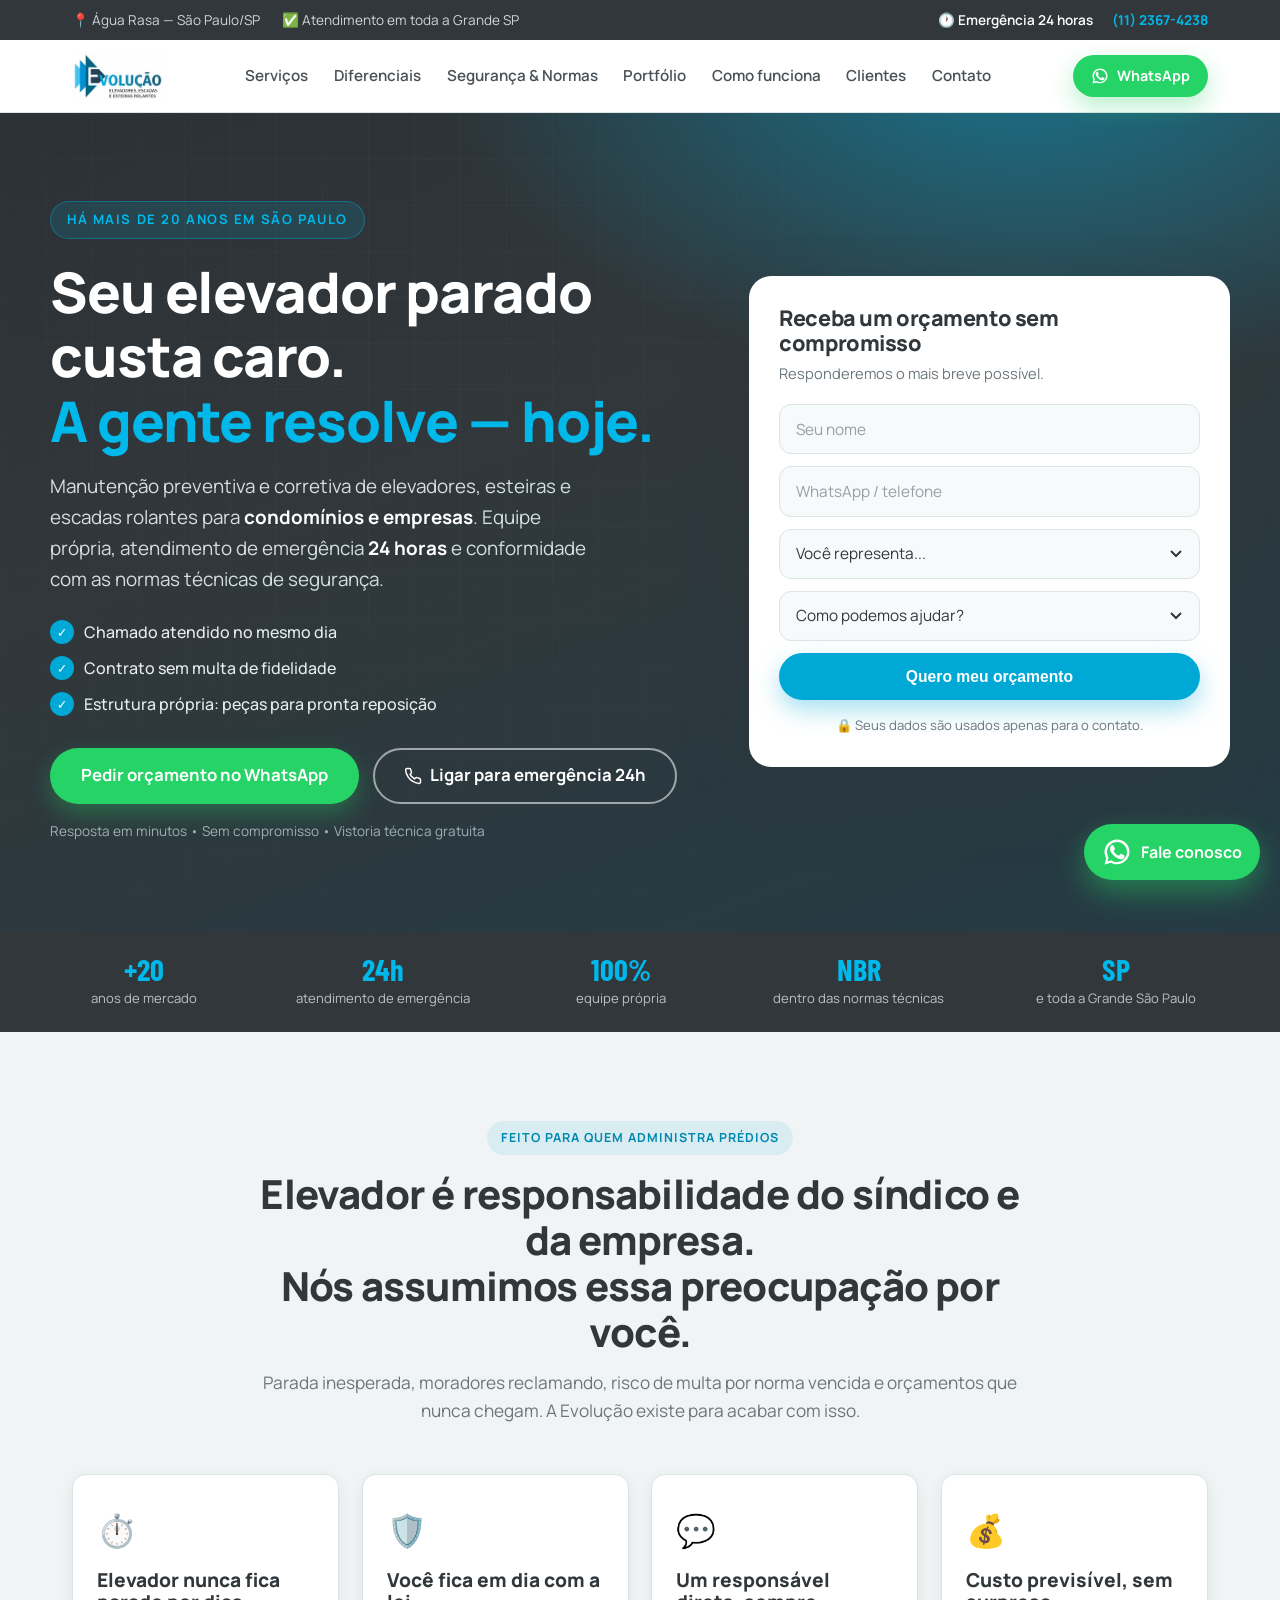
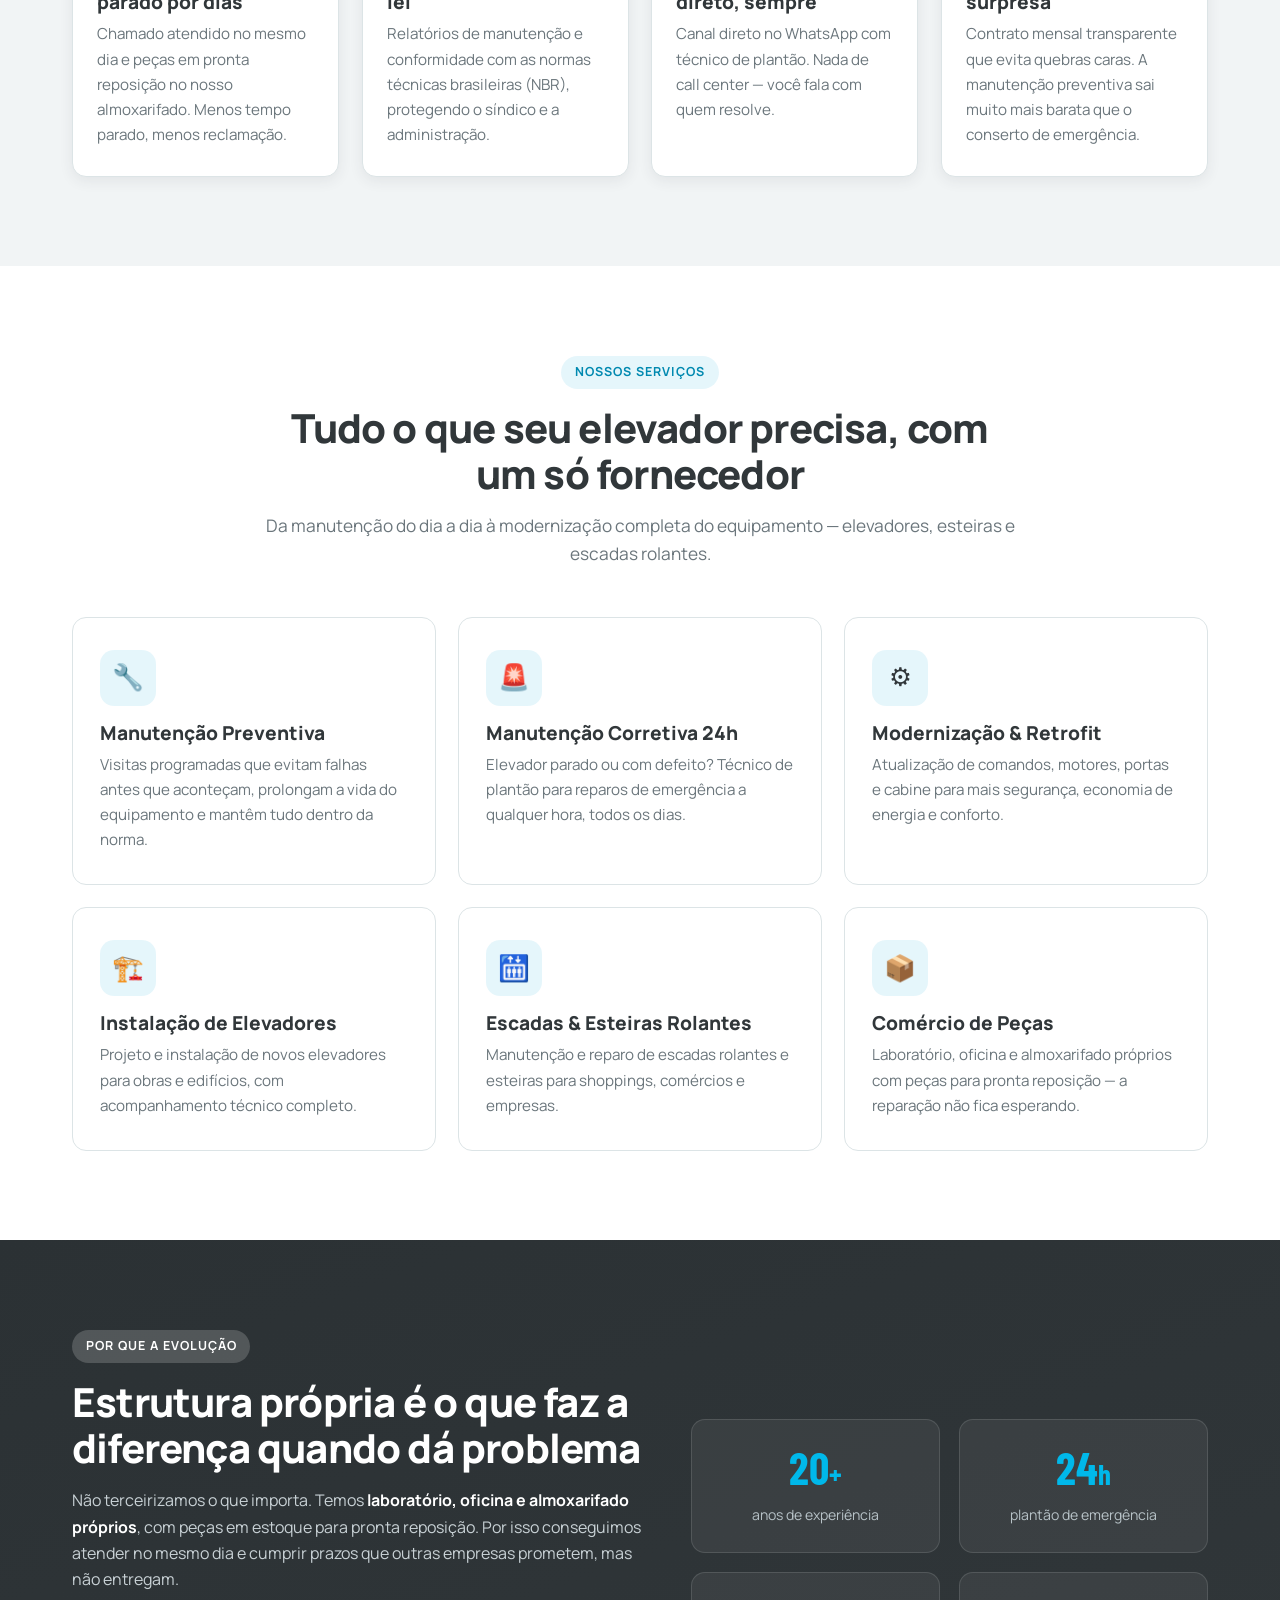
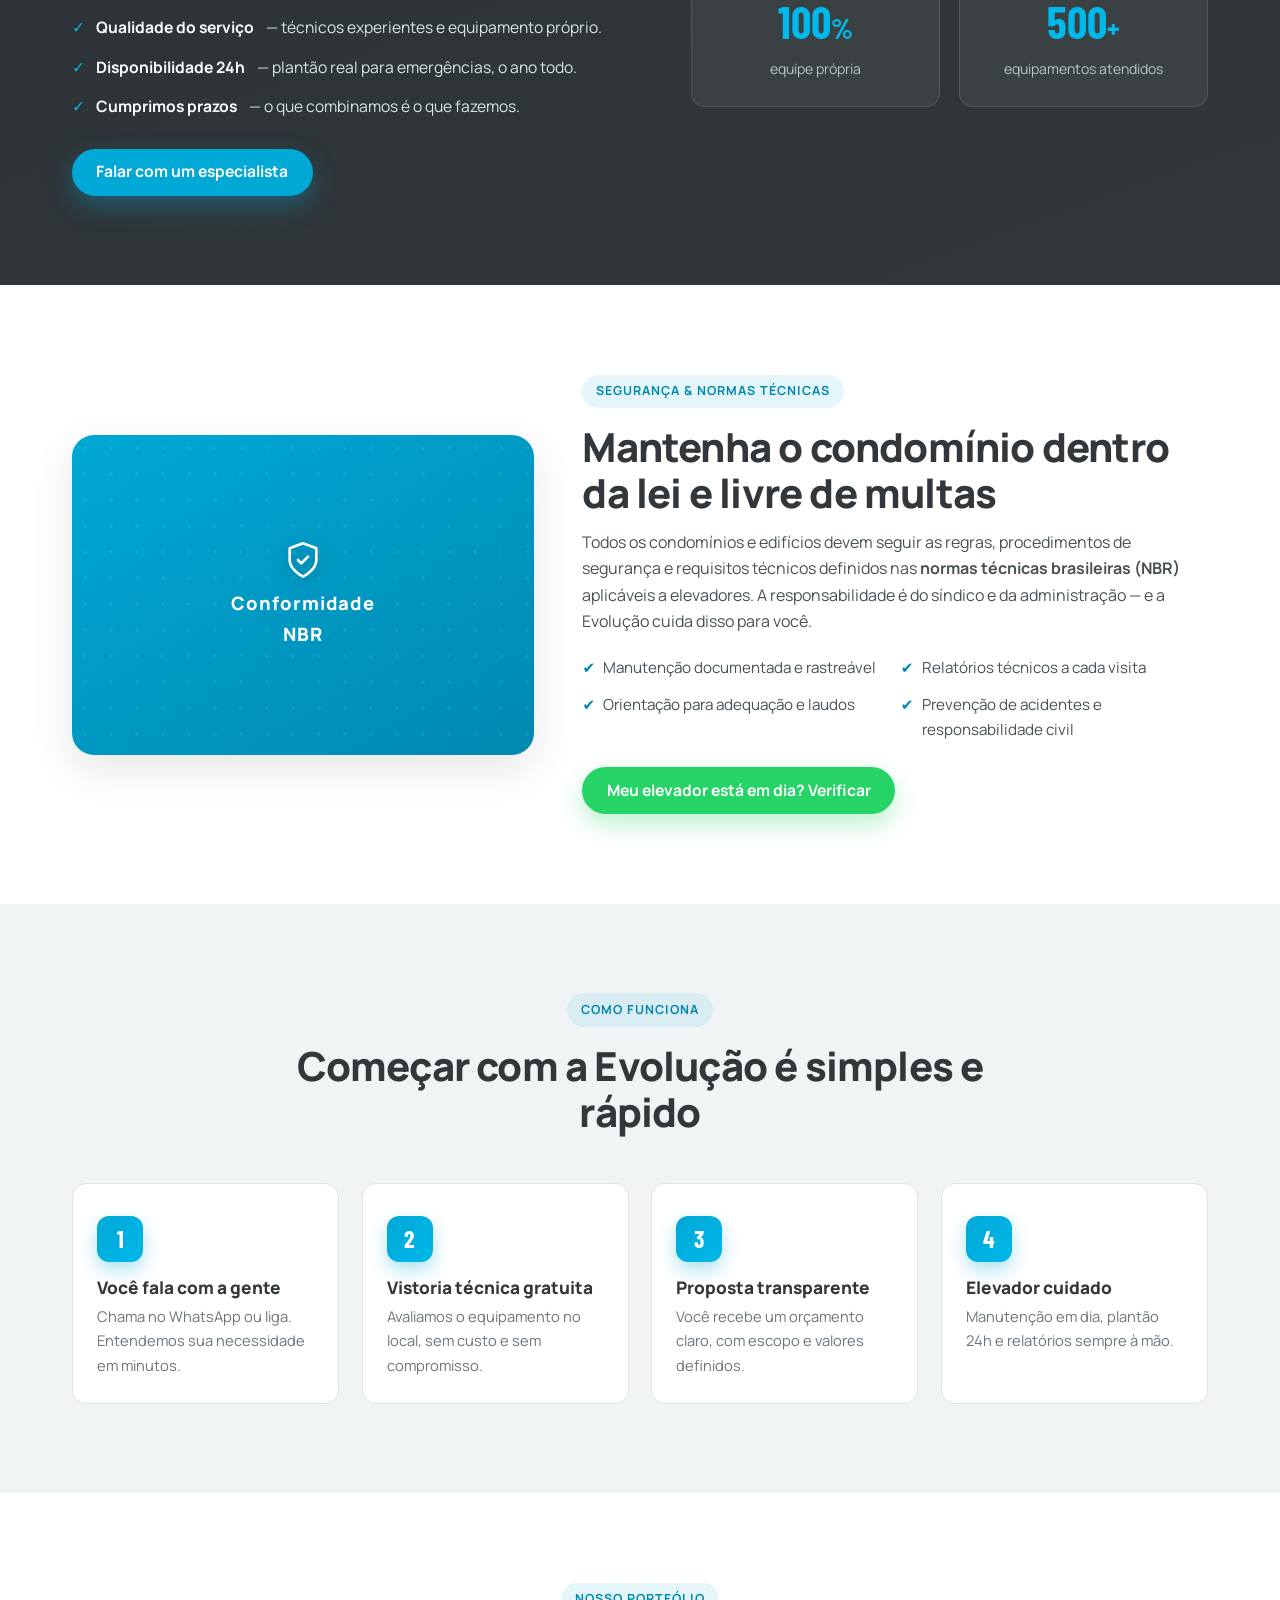
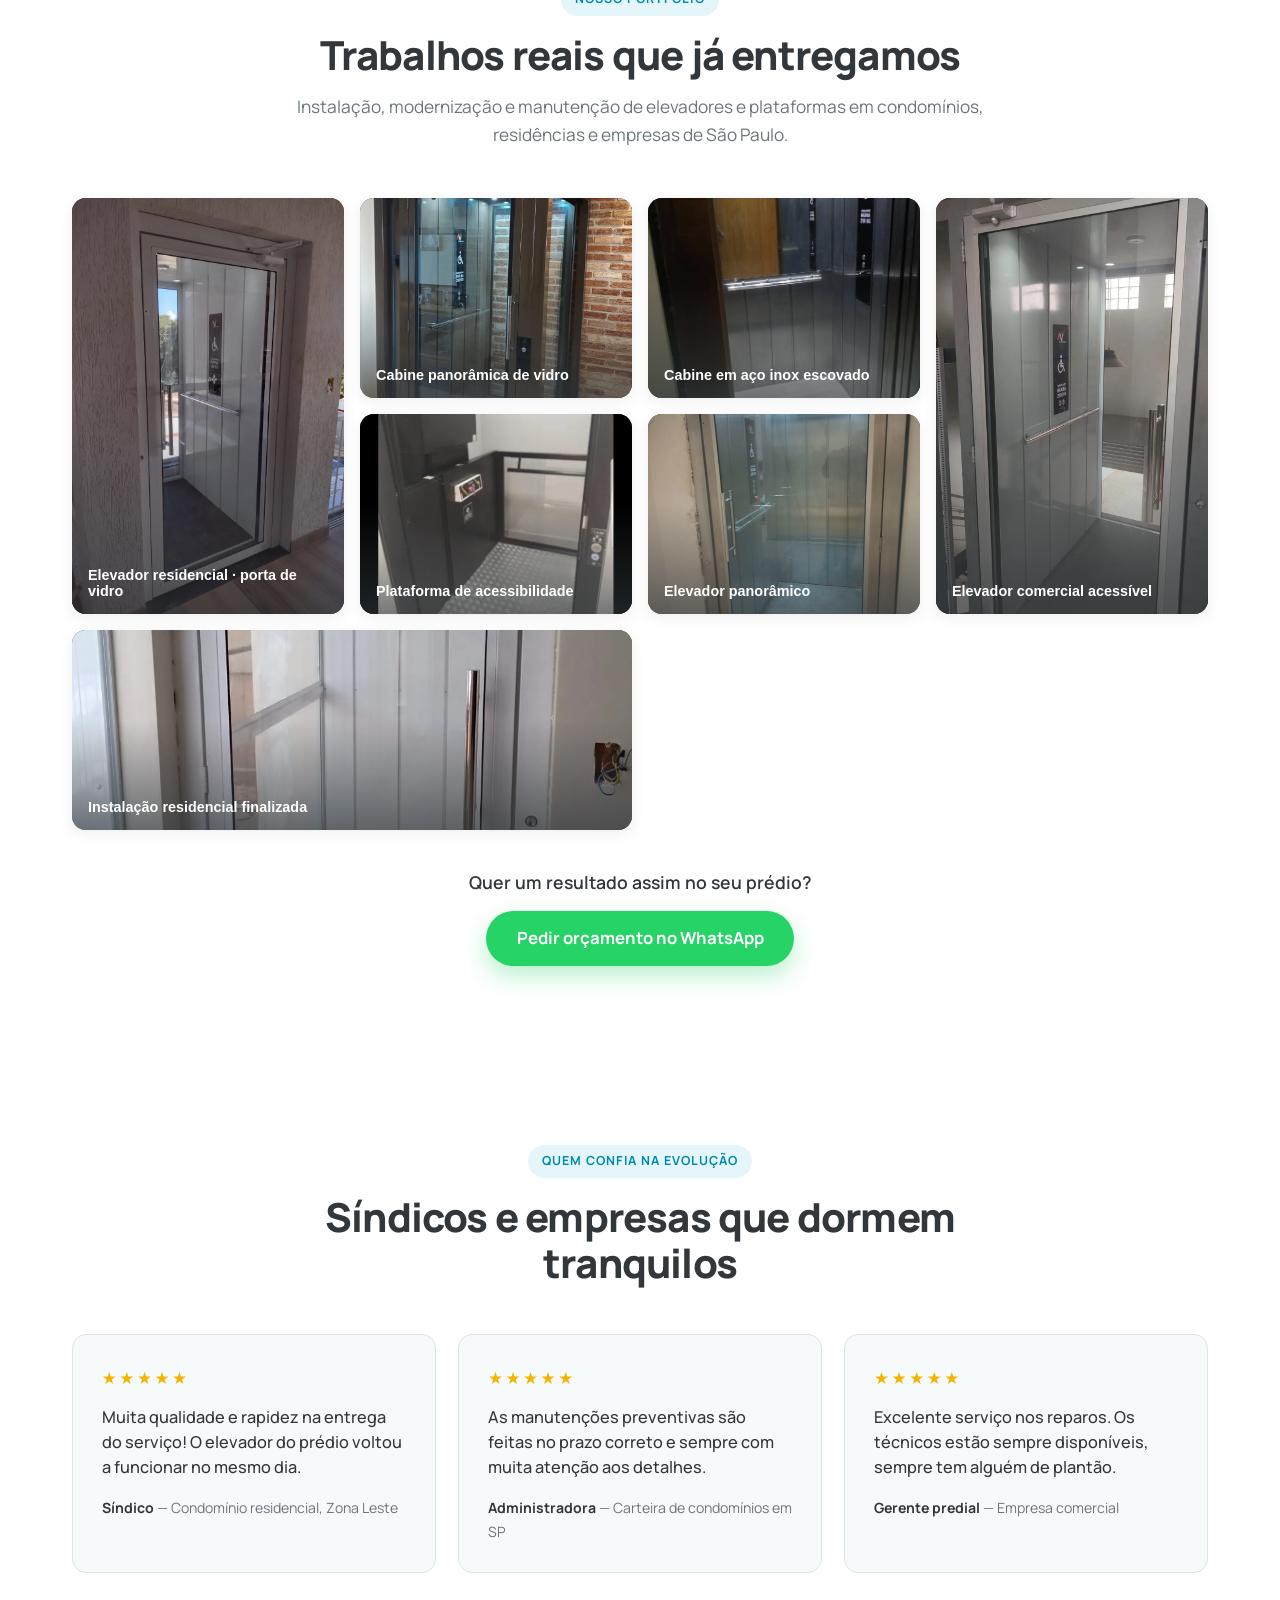
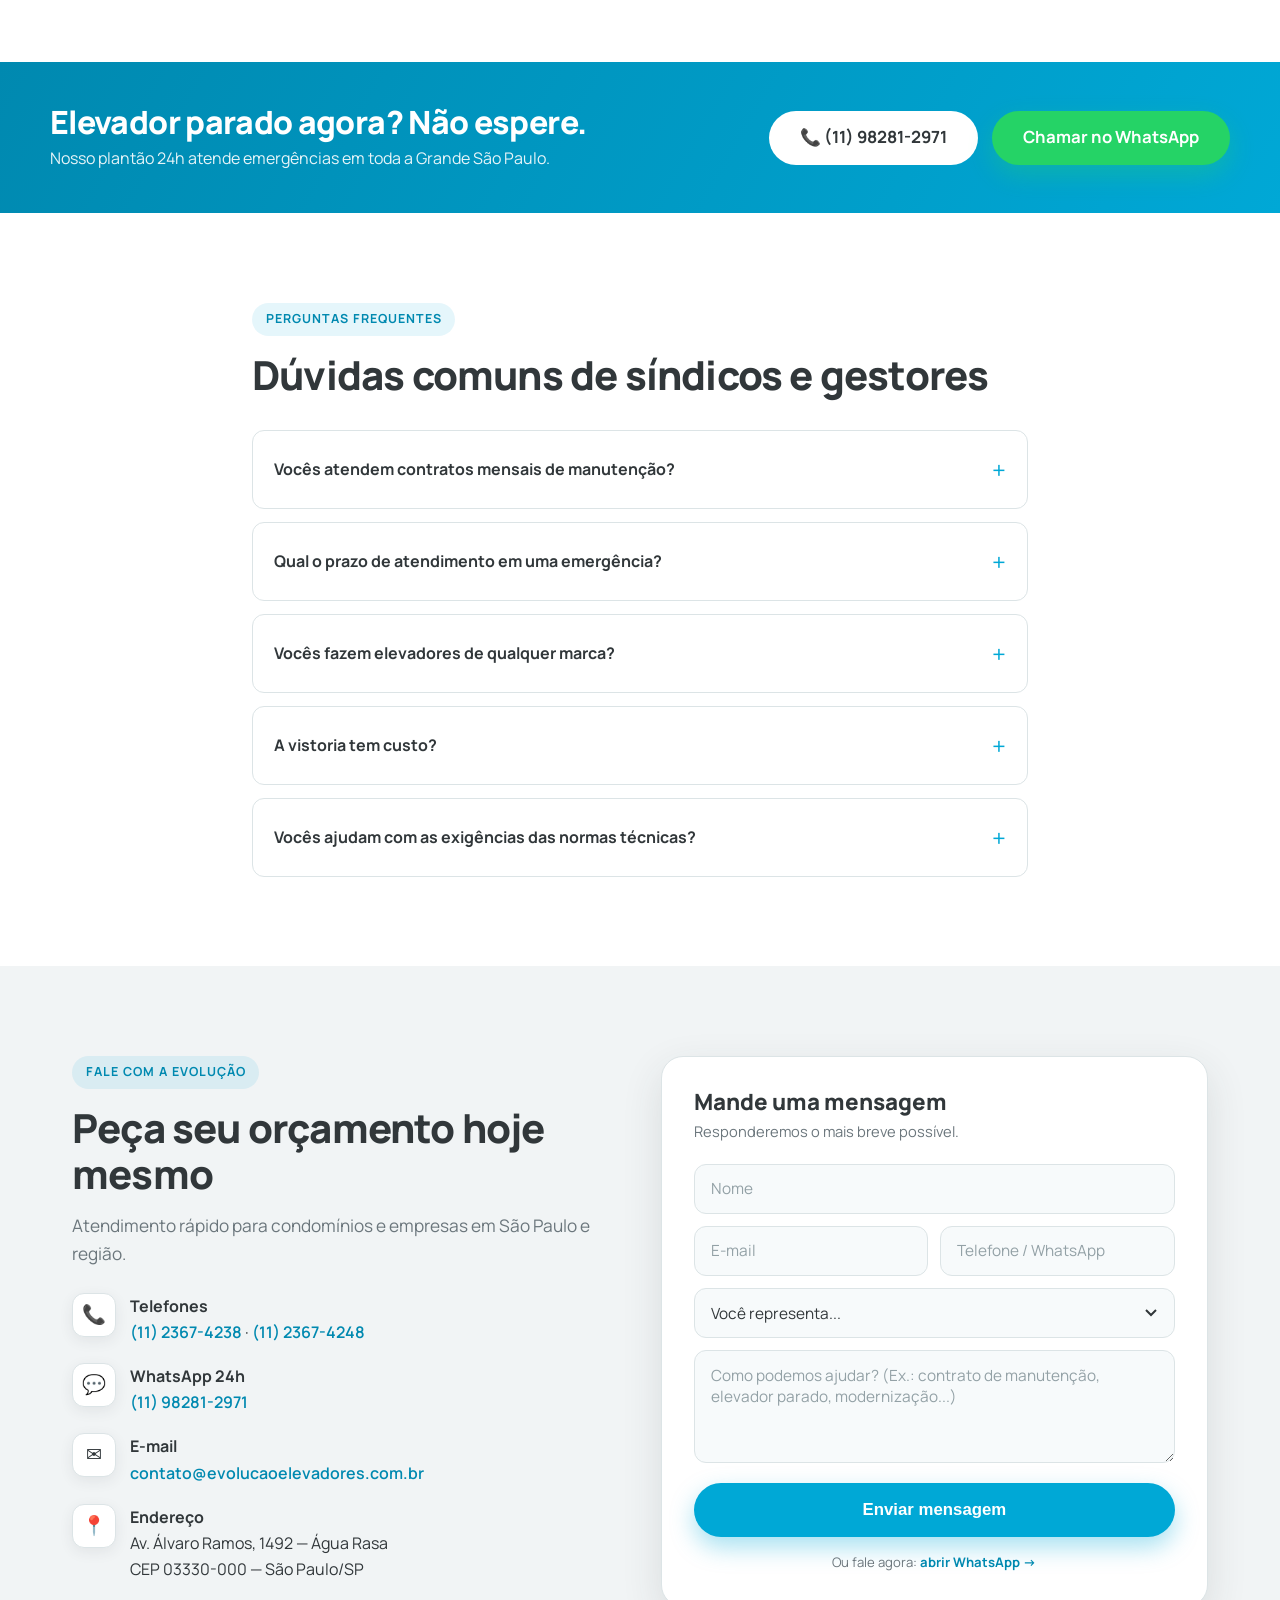
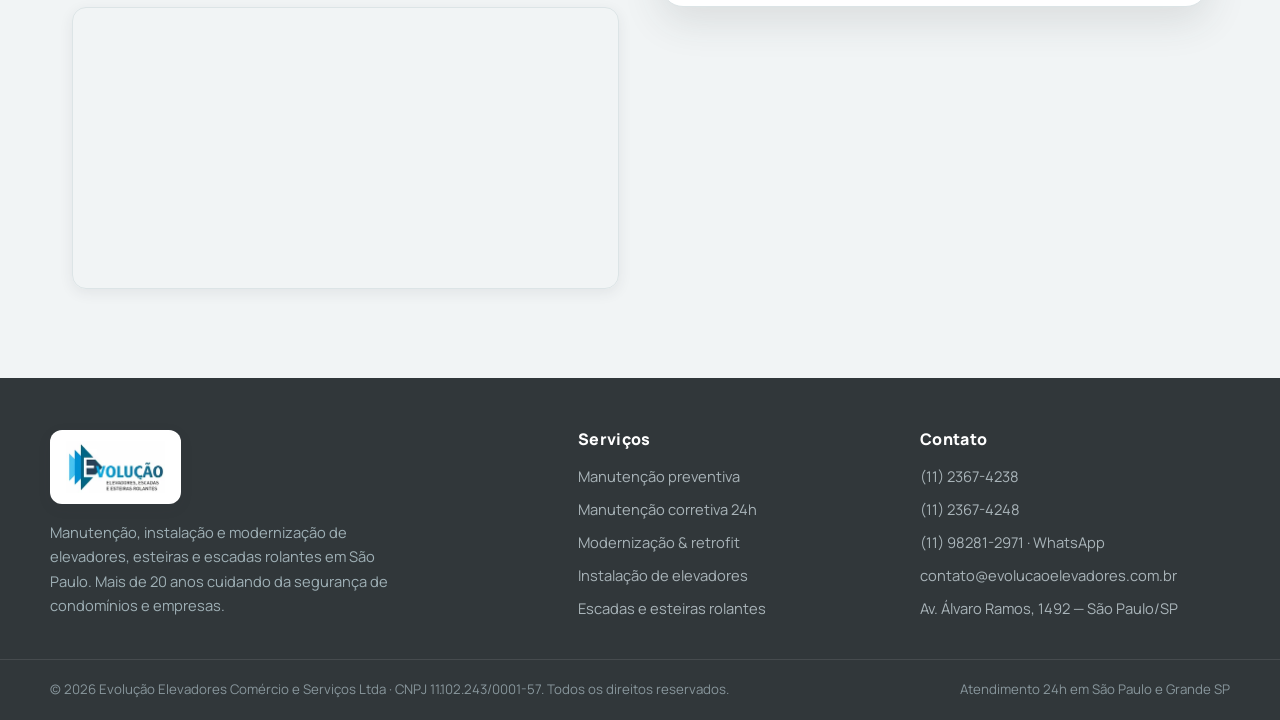
==== commit b49573ea: "SEO técnico, correção do formulário no iOS, página 404 e CNPJ - Formulário: abre o WhatsApp de forma" ====
--- a/index.html
+++ b/index.html
@@ -10,12 +10,20 @@
 <meta property="og:title" content="Evolução Elevadores | Manutenção de Elevadores 24h em São Paulo">
 <meta property="og:description" content="Mais de 20 anos cuidando de elevadores de condomínios e empresas. Atendimento de emergência 24h, equipe própria e conformidade com as normas técnicas.">
 <meta property="og:type" content="website">
+<meta property="og:url" content="https://evoluelevadores.com.br/">
+<meta property="og:site_name" content="Evolução Elevadores">
+<meta property="og:locale" content="pt_BR">
+<meta property="og:image" content="https://evoluelevadores.com.br/assets/og-image.jpg">
+<meta property="og:image:width" content="1200">
+<meta property="og:image:height" content="630">
+<meta property="og:image:alt" content="Evolução Elevadores — manutenção de elevadores 24h em São Paulo">
+<meta name="twitter:card" content="summary_large_image">
+<link rel="canonical" href="https://evoluelevadores.com.br/">
 <meta name="theme-color" content="#00a8d6">
 <link rel="icon" href="assets/favicon.ico" sizes="any">
 <link rel="icon" type="image/png" sizes="32x32" href="assets/favicon-32.png">
 <link rel="icon" type="image/png" sizes="16x16" href="assets/favicon-16.png">
 <link rel="apple-touch-icon" href="assets/apple-touch-icon.png">
-<meta property="og:image" content="assets/favicon-512.png">
 <link rel="preconnect" href="https://fonts.googleapis.com">
 <link rel="preconnect" href="https://fonts.gstatic.com" crossorigin>
 <link href="https://fonts.googleapis.com/css2?family=Manrope:wght@400;500;600;700;800&family=Barlow+Condensed:wght@600;700&display=swap" rel="stylesheet">
@@ -25,8 +33,21 @@
   "@context": "https://schema.org",
   "@type": "LocalBusiness",
   "name": "Evolução Elevadores",
+  "legalName": "Evolução Elevadores Comércio e Serviços Ltda",
+  "taxID": "11.102.243/0001-57",
   "description": "Manutenção preventiva e corretiva, instalação e modernização de elevadores, esteiras e escadas rolantes em São Paulo.",
+  "url": "https://evoluelevadores.com.br/",
+  "logo": "https://evoluelevadores.com.br/assets/favicon-512.png",
+  "image": "https://evoluelevadores.com.br/assets/og-image.jpg",
   "telephone": "+551123674238",
+  "contactPoint": {
+    "@type": "ContactPoint",
+    "telephone": "+5511982812971",
+    "contactType": "emergency",
+    "availableLanguage": "pt-BR",
+    "areaServed": "BR"
+  },
+  "hasMap": "https://www.google.com/maps/search/?api=1&query=Av.+%C3%81lvaro+Ramos%2C+1492+-+%C3%81gua+Rasa%2C+S%C3%A3o+Paulo+-+SP",
   "email": "contato@evolucaoelevadores.com.br",
   "address": {
     "@type": "PostalAddress",
@@ -544,7 +565,7 @@
   </div>
   <div class="footer__bottom">
     <div class="container footer__bottom-inner">
-      <span>© <span id="year"></span> Evolução Elevadores. Todos os direitos reservados.</span>
+      <span>© <span id="year"></span> Evolução Elevadores Comércio e Serviços Ltda · CNPJ 11.102.243/0001-57. Todos os direitos reservados.</span>
       <span>Atendimento 24h em São Paulo e Grande SP</span>
     </div>
   </div>
